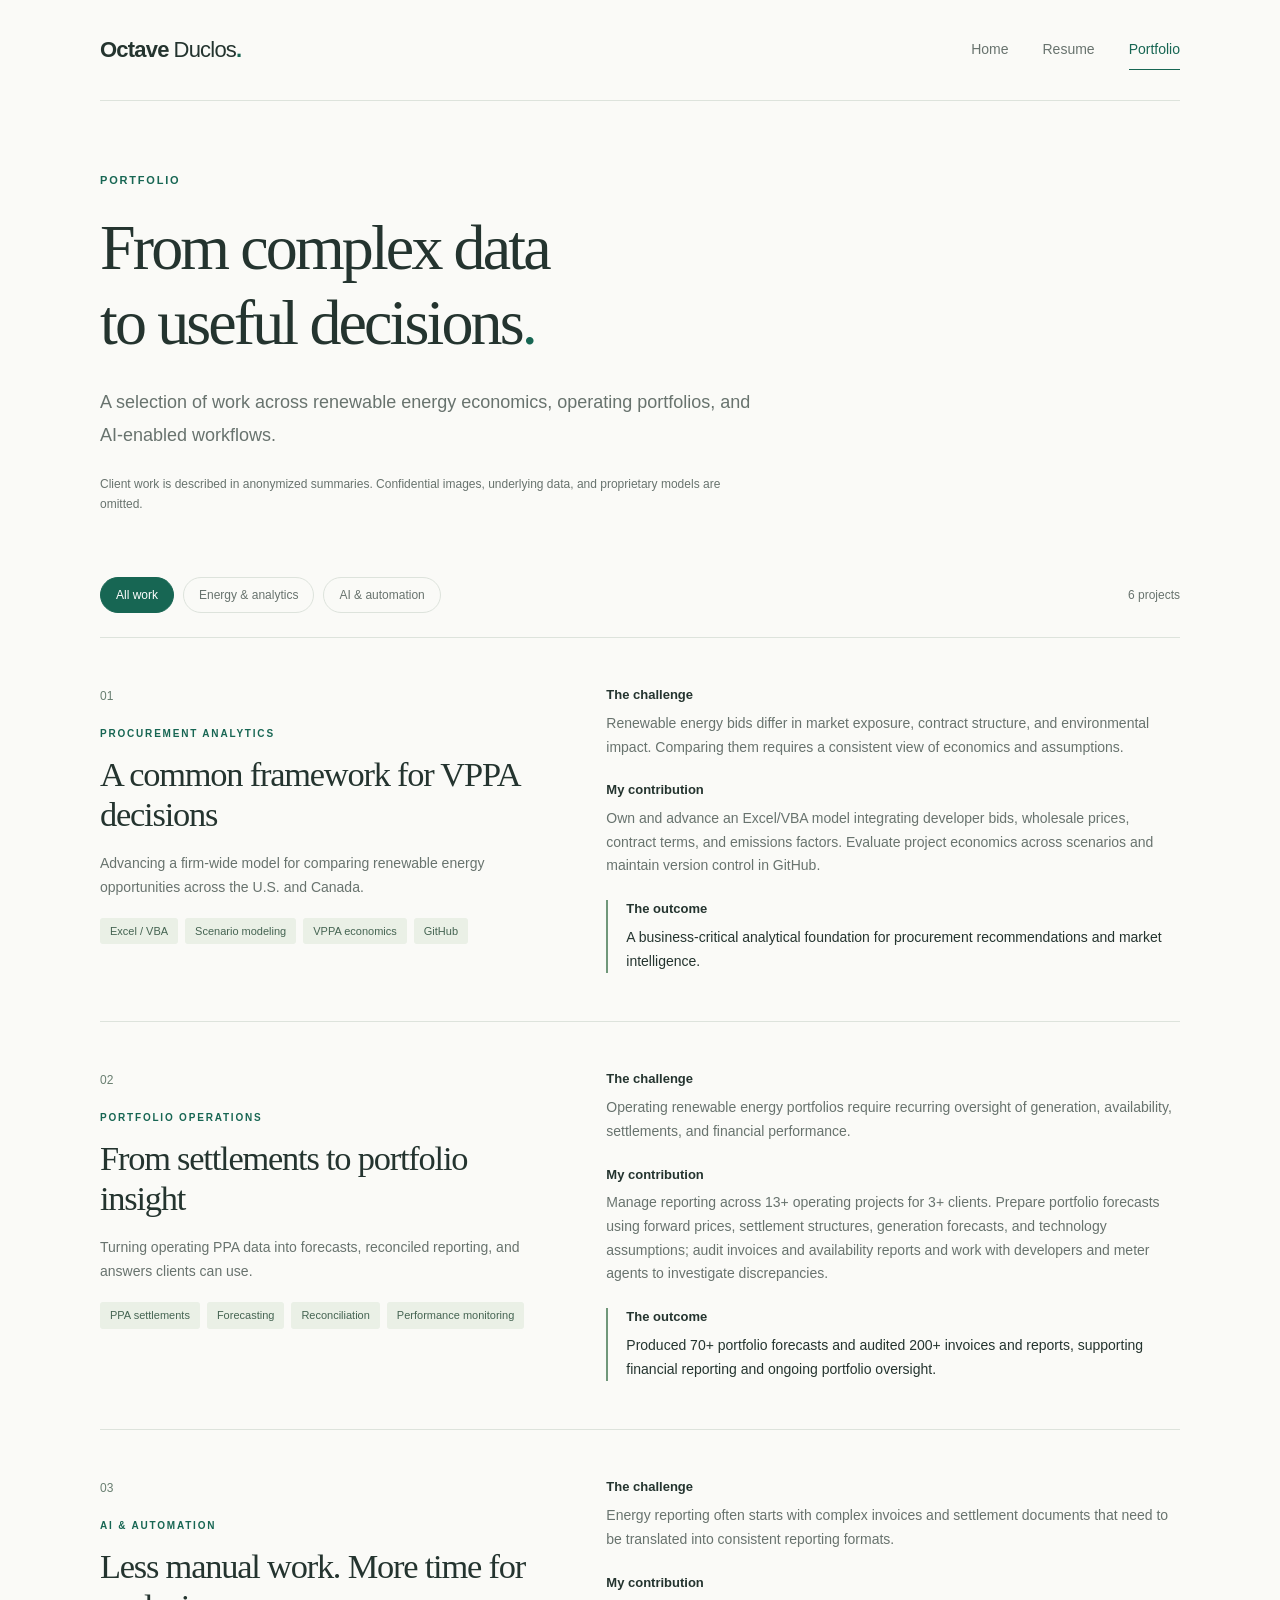
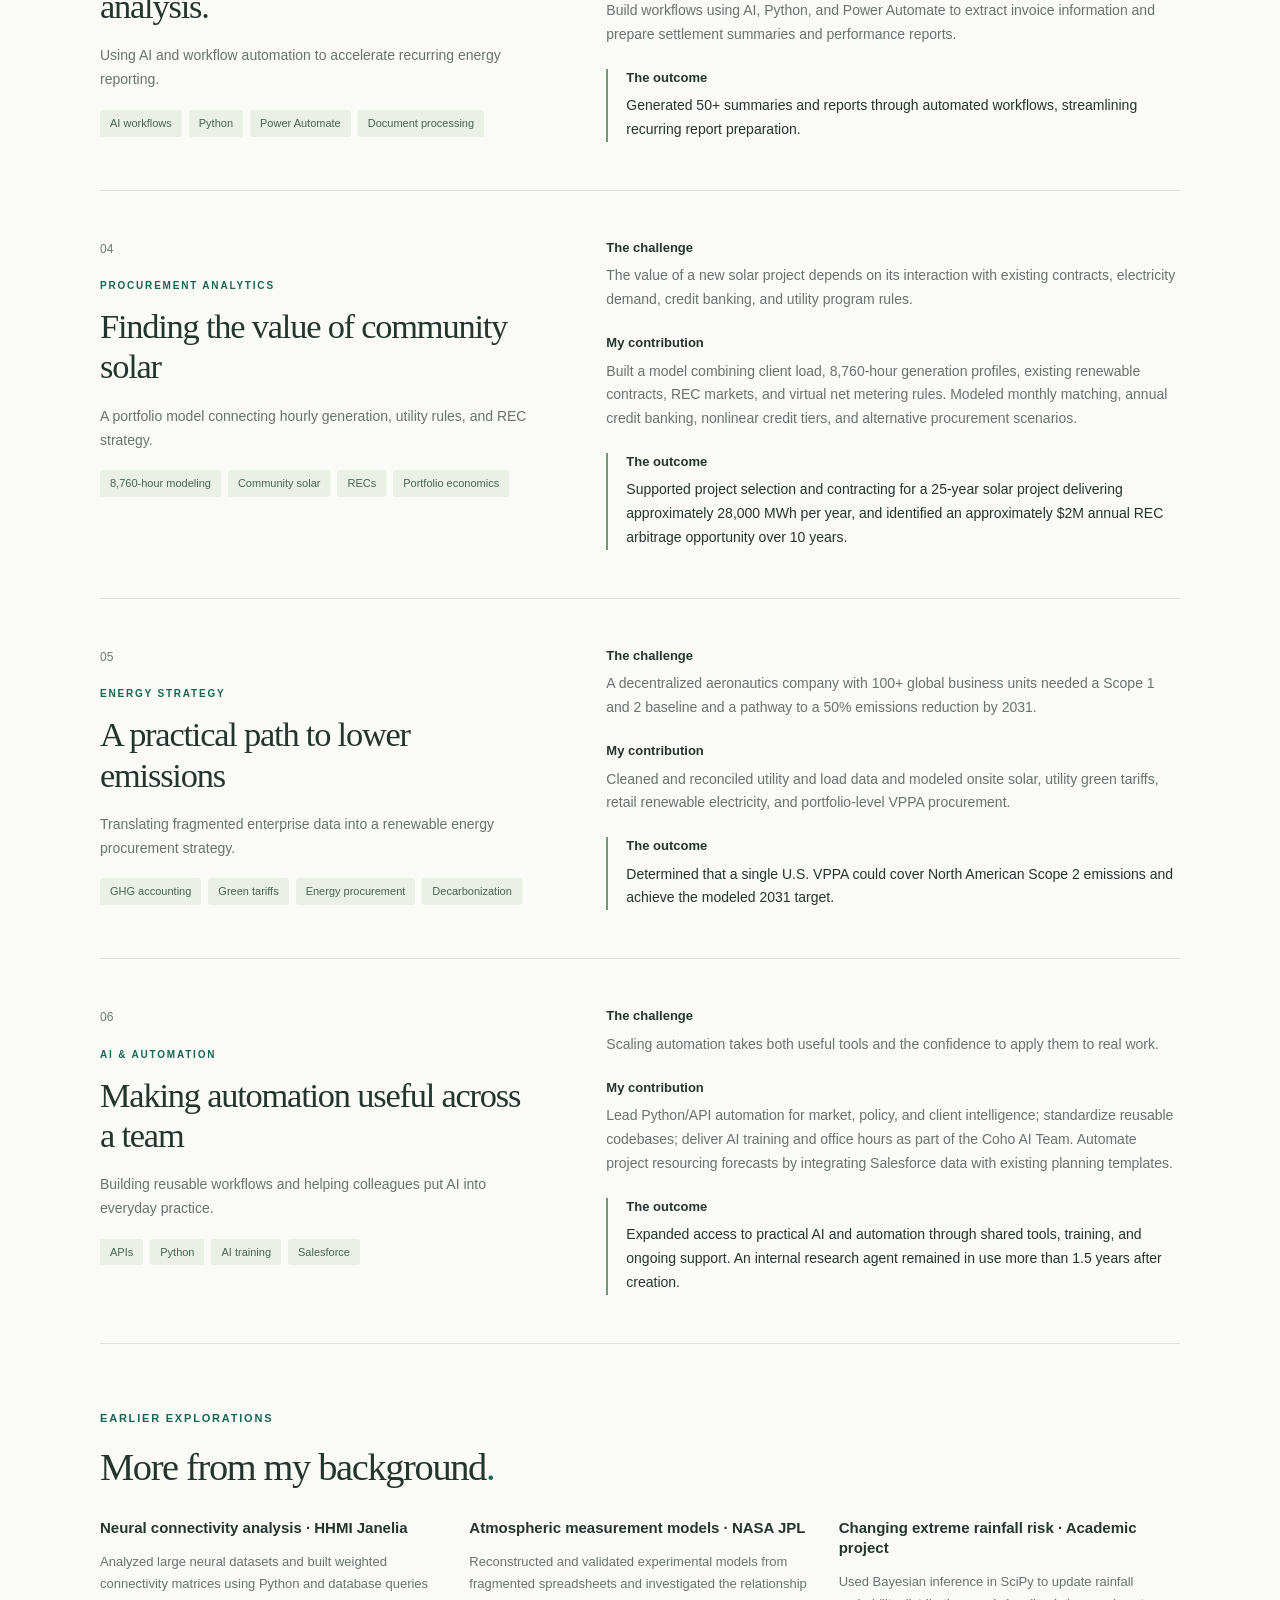
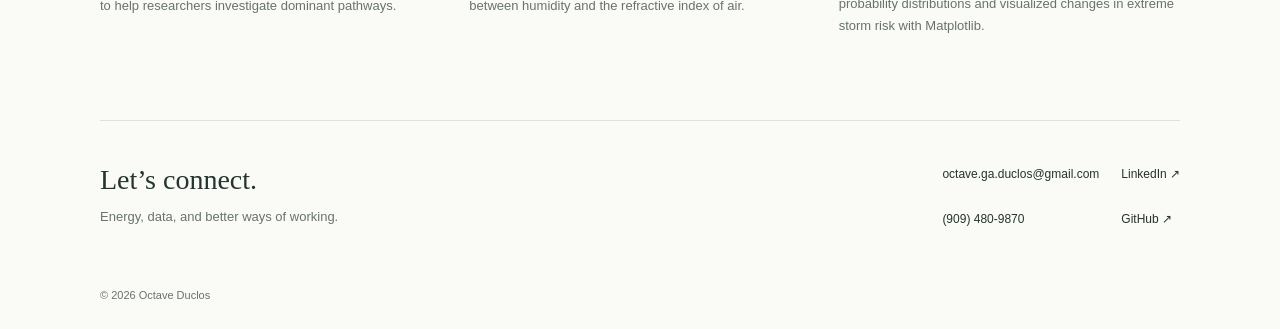
==== portfolio.html @ 96e9de49 "Build editable energy analytics portfolio with resume and GitHub Pages deployment" ====
<!doctype html>
<html lang="en"><head><meta charset="utf-8"><meta name="viewport" content="width=device-width, initial-scale=1"><title>Portfolio | Octave Duclos</title><meta name="description" content="Octave Duclos — renewable energy analytics, PPA portfolio management, AI, and automation."><meta name="theme-color" content="#fafaf7"><link rel="icon" href="./assets/favicon.svg" type="image/svg+xml"><link rel="stylesheet" href="./assets/style.css"><script defer src="./assets/site.js"></script></head><body data-page="portfolio"><a class="skip-link" href="#main">Skip to content</a><div class="shell"><header class="site-header"><a class="wordmark" href="./index.html">Octave<span>Duclos</span><span class="dot">.</span></a><nav aria-label="Main navigation"><a href="./index.html" data-nav="home">Home</a><a href="./resume.html" data-nav="resume">Resume</a><a href="./portfolio.html" data-nav="portfolio">Portfolio</a></nav></header><main id="main"><p class="loading" role="status">Loading portfolio…</p></main><footer class="site-footer"><div><strong>Let’s connect.</strong><p>Energy, data, and better ways of working.</p></div><div class="contact-links" id="contact"></div><p class="copyright">© <span id="year"></span> Octave Duclos</p></footer></div><noscript><p class="noscript">Please enable JavaScript to view this portfolio. Contact <a href="mailto:octave.ga.duclos@gmail.com">octave.ga.duclos@gmail.com</a>.</p></noscript></body></html>
---- assets/style.css ----
:root{--paper:#fafaf7;--ink:#24342f;--muted:#68736e;--accent:#176653;--line:#dde3dc;--tint:#edf2e9;--serif:Georgia,'Times New Roman',serif;--sans:Inter,-apple-system,BlinkMacSystemFont,'Segoe UI',sans-serif}*{box-sizing:border-box}html{scroll-behavior:smooth;scroll-padding-top:35px}body{margin:0;background:var(--paper);color:var(--ink);font:16px/1.7 var(--sans);-webkit-font-smoothing:antialiased}a{color:inherit;text-decoration:none}button{font:inherit}a,button{-webkit-tap-highlight-color:transparent}a:focus-visible,button:focus-visible{outline:3px solid var(--accent);outline-offset:5px}a:hover{color:var(--accent)}p{margin:0 0 1.1rem}h1,h2,h3{font-weight:400;line-height:1.17;margin:0}h1,h2{font-family:var(--serif)}h1{font-size:clamp(2.8rem,5.3vw,4.6rem);letter-spacing:-.045em}h2{font-size:2.4rem;letter-spacing:-.035em}h3{font-size:1.22rem;line-height:1.35;font-weight:550}figure{margin:0}.shell{max-width:1160px;margin:auto;padding:0 40px}.site-header{display:flex;justify-content:space-between;align-items:center;padding:31px 0;border-bottom:1px solid var(--line);gap:20px}.wordmark{font-size:22px;letter-spacing:-.8px;font-weight:600}.wordmark>span:first-child{font-weight:400;margin-left:5px}.dot{color:var(--accent)}nav{display:flex;gap:34px}nav a{font-size:14px;color:var(--muted);padding:7px 0}nav a[aria-current]{color:var(--accent);box-shadow:0 1px var(--accent)}.eyebrow{text-transform:uppercase;letter-spacing:1.8px;font-size:11px;font-weight:650;color:var(--accent)}.hero{display:grid;grid-template-columns:1.6fr 1fr;align-items:center;gap:65px;padding:85px 0 75px}.hero .eyebrow{margin-bottom:26px}.hero h1{max-width:650px}.lead{font-size:18px;line-height:1.8;color:var(--muted);max-width:660px;margin-top:25px}.actions{display:flex;gap:13px;flex-wrap:wrap;margin-top:30px}.button{background:var(--accent);color:white;padding:11px 20px;border:1px solid var(--accent);border-radius:4px;display:inline-flex;align-items:center;justify-content:center;gap:18px;font-size:14px}.button:hover{background:#104f40;color:white}.button.secondary{background:transparent;color:var(--accent);border-color:#b8c8bd}.button.secondary:hover{background:var(--tint)}.portrait{background:var(--tint);border-radius:160px 160px 9px 9px;aspect-ratio:4/5;max-height:390px;width:100%;overflow:hidden;display:grid;place-items:center;position:relative}.portrait img{width:100%;height:100%;object-fit:cover;position:absolute;inset:0}.portrait [hidden]{display:none}.portrait>div{text-align:center;padding:25px}.portrait-initials{font:100px/1.2 var(--serif);letter-spacing:-10px;color:#7e9b87;display:block;margin-bottom:30px}.portrait-label{font:17px var(--serif);display:block}.portrait-note{font-size:11px;letter-spacing:1px;text-transform:uppercase;color:var(--muted);display:block;margin-top:10px}.about-section{display:grid;grid-template-columns:1fr 2fr;gap:50px;padding:47px 0;border-block:1px solid var(--line)}.about-section p{color:var(--muted)}.text-link{font-size:13px;font-weight:600;color:var(--accent);display:inline-block}.text-link span{margin-left:7px}.selected-work,.additional{padding:65px 0}.section-heading{display:flex;justify-content:space-between;align-items:end;gap:20px;margin-bottom:30px}.section-heading .eyebrow{margin-bottom:10px}.project-grid{display:grid;grid-template-columns:repeat(3,1fr);gap:19px}.project-card{padding:25px 22px;border:1px solid var(--line);border-radius:5px;display:flex;flex-direction:column;transition:border-color .2s,background .2s}.project-card:hover{background:#f0f4ed;border-color:#95afa0;color:var(--ink)}.card-top{display:flex;justify-content:space-between;gap:12px;align-items:center;margin-bottom:27px}.card-top .eyebrow{font-size:9px;letter-spacing:1.1px}.project-number{font-size:12px;color:#687e70;font-variant-numeric:tabular-nums}.project-card h3{margin-bottom:15px}.project-card p{font-size:14px;color:var(--muted);margin-bottom:24px}.project-card .text-link{margin-top:auto}.site-footer{border-top:1px solid var(--line);padding:43px 0 24px;display:grid;grid-template-columns:1fr 1fr;gap:25px}.site-footer strong{font:28px var(--serif)}.site-footer p{color:var(--muted);font-size:13px;margin-top:9px}.contact-links{display:grid;grid-template-columns:auto auto;gap:7px 22px;justify-content:end;font-size:12px}.copyright{grid-column:1/-1;margin:15px 0 0!important;font-size:11px!important}.page-intro{padding:70px 0 45px}.page-intro .eyebrow{margin-bottom:22px}.page-intro h1{font-size:clamp(2.6rem,5vw,4rem)}.disclosure{font-size:12px;color:var(--muted);max-width:650px;margin:23px 0 0}.filter-bar{display:flex;align-items:center;gap:9px;flex-wrap:wrap;padding:17px 0 24px;border-bottom:1px solid var(--line)}.filter{border:1px solid var(--line);border-radius:22px;background:transparent;color:var(--muted);padding:7px 15px;font-size:12px;cursor:pointer}.filter.active{background:var(--accent);border-color:var(--accent);color:white}.filter-count{font-size:12px;color:var(--muted);margin-left:auto}.case-study{padding:48px 0;display:grid;grid-template-columns:1fr 1.3fr;gap:65px;border-bottom:1px solid var(--line);scroll-margin-top:20px}.case-study[hidden]{display:none}.case-heading>.project-number{display:block;margin-bottom:18px}.case-heading .eyebrow{font-size:10px;margin-bottom:12px}.case-heading h2{font-size:2.15rem;margin-bottom:18px}.case-heading>p:not(.eyebrow){font-size:14px;color:var(--muted)}.tags{list-style:none;padding:0;display:flex;gap:7px;flex-wrap:wrap;margin:18px 0 0}.tags li{font-size:11px;color:#456452;background:#eaf0e6;padding:4px 10px;border-radius:3px}.case-body>div{margin-bottom:22px}.case-body h3{font-size:13px;font-weight:650;margin-bottom:8px}.case-body p{font-size:14px;color:var(--muted);margin-bottom:0}.case-body .outcome{border-left:2px solid #70977a;padding-left:18px;margin-bottom:0}.outcome p{color:var(--ink)}.additional>h2{margin-bottom:28px}.additional-grid{display:grid;grid-template-columns:repeat(3,1fr);gap:28px}.additional-grid h3{font-size:15px;margin-bottom:13px}.additional-grid p{font-size:13px;color:var(--muted)}.resume-intro{display:grid;grid-template-columns:1.7fr 1fr;gap:50px;align-items:center}.resume-download{border:1px solid var(--line);border-radius:5px;padding:24px}.status-label{font-size:13px;color:var(--accent);font-weight:600}.resume-download p{font-size:12px;margin:12px 0 0;color:var(--muted)}.resume-section{display:grid;grid-template-columns:1fr 2fr;gap:40px;padding:38px 0;border-top:1px solid var(--line)}.resume-section h2{font-size:28px}.experience{margin-bottom:30px}.experience:last-child{margin-bottom:0}.dates{font-size:12px;color:var(--muted);margin-bottom:7px}.experience h3{font-size:18px;margin-bottom:5px}.experience .role{font-size:14px;color:var(--accent);margin-bottom:10px}.experience>p:last-child:not(.dates){font-size:14px;color:var(--muted)}.resume-section .tags{margin-top:0}.skip-link{position:fixed;top:-100px;left:15px;background:var(--accent);color:white;padding:8px 18px;z-index:10}.skip-link:focus{top:10px}.loading,.noscript{padding:60px 30px}.resume-section:last-child{margin-bottom:35px}
@media(max-width:800px){.shell{padding:0 25px}.hero{gap:35px;padding:65px 0}.hero h1{font-size:3.2rem}.lead{font-size:16px}.project-grid{grid-template-columns:1fr}.project-card{padding:25px}.card-top{margin-bottom:14px}.project-card p{margin-bottom:16px}.about-section{grid-template-columns:1fr 1.5fr;gap:25px}.case-study{gap:30px;grid-template-columns:1fr 1.2fr}.additional-grid{grid-template-columns:1fr;gap:20px}.resume-intro{gap:25px;grid-template-columns:1.4fr 1fr}.contact-links{grid-template-columns:1fr}.portrait-initials{font-size:75px}.portrait-label{font-size:15px}}
@media(max-width:560px){.shell{padding:0 22px}.site-header{padding:23px 0;align-items:start}.wordmark{font-size:19px}nav{gap:18px}nav a{font-size:12px}.hero{grid-template-columns:1fr;gap:35px;padding:47px 0}.hero h1{font-size:3.1rem}.hero .eyebrow{font-size:10px;margin-bottom:20px}.portrait{max-width:240px;justify-self:center;aspect-ratio:1/1.1}.portrait-initials{font-size:75px;margin-bottom:20px}.about-section{grid-template-columns:1fr;gap:22px;padding:32px 0}h2{font-size:2rem}.selected-work,.additional{padding:40px 0}.section-heading{align-items:start}.section-heading>.text-link{font-size:11px;margin-top:8px}.section-heading .eyebrow{font-size:9px}.site-footer{grid-template-columns:1fr;padding-top:30px}.contact-links{justify-content:start;grid-template-columns:1fr;gap:8px}.page-intro{padding:45px 0 30px}.page-intro h1{font-size:2.7rem}.filter{font-size:11px;padding:7px 10px}.filter-count{width:100%;margin-left:0}.case-study{grid-template-columns:1fr;gap:28px;padding:35px 0}.case-heading h2{font-size:2rem}.case-heading>.project-number{margin-bottom:12px}.resume-intro{grid-template-columns:1fr}.resume-section{grid-template-columns:1fr;gap:25px}.copyright{margin-top:0!important}}
@media(prefers-reduced-motion:reduce){html{scroll-behavior:auto}*{transition:none!important}}
@media print{.site-header,.site-footer,.resume-download,.skip-link{display:none}.shell{max-width:none;padding:0}.page-intro{padding:0 0 25px}.resume-section{padding:18px 0;break-inside:avoid}body{background:white;font-size:12px}.page-intro h1{font-size:32px}.resume-section h2{font-size:22px}}
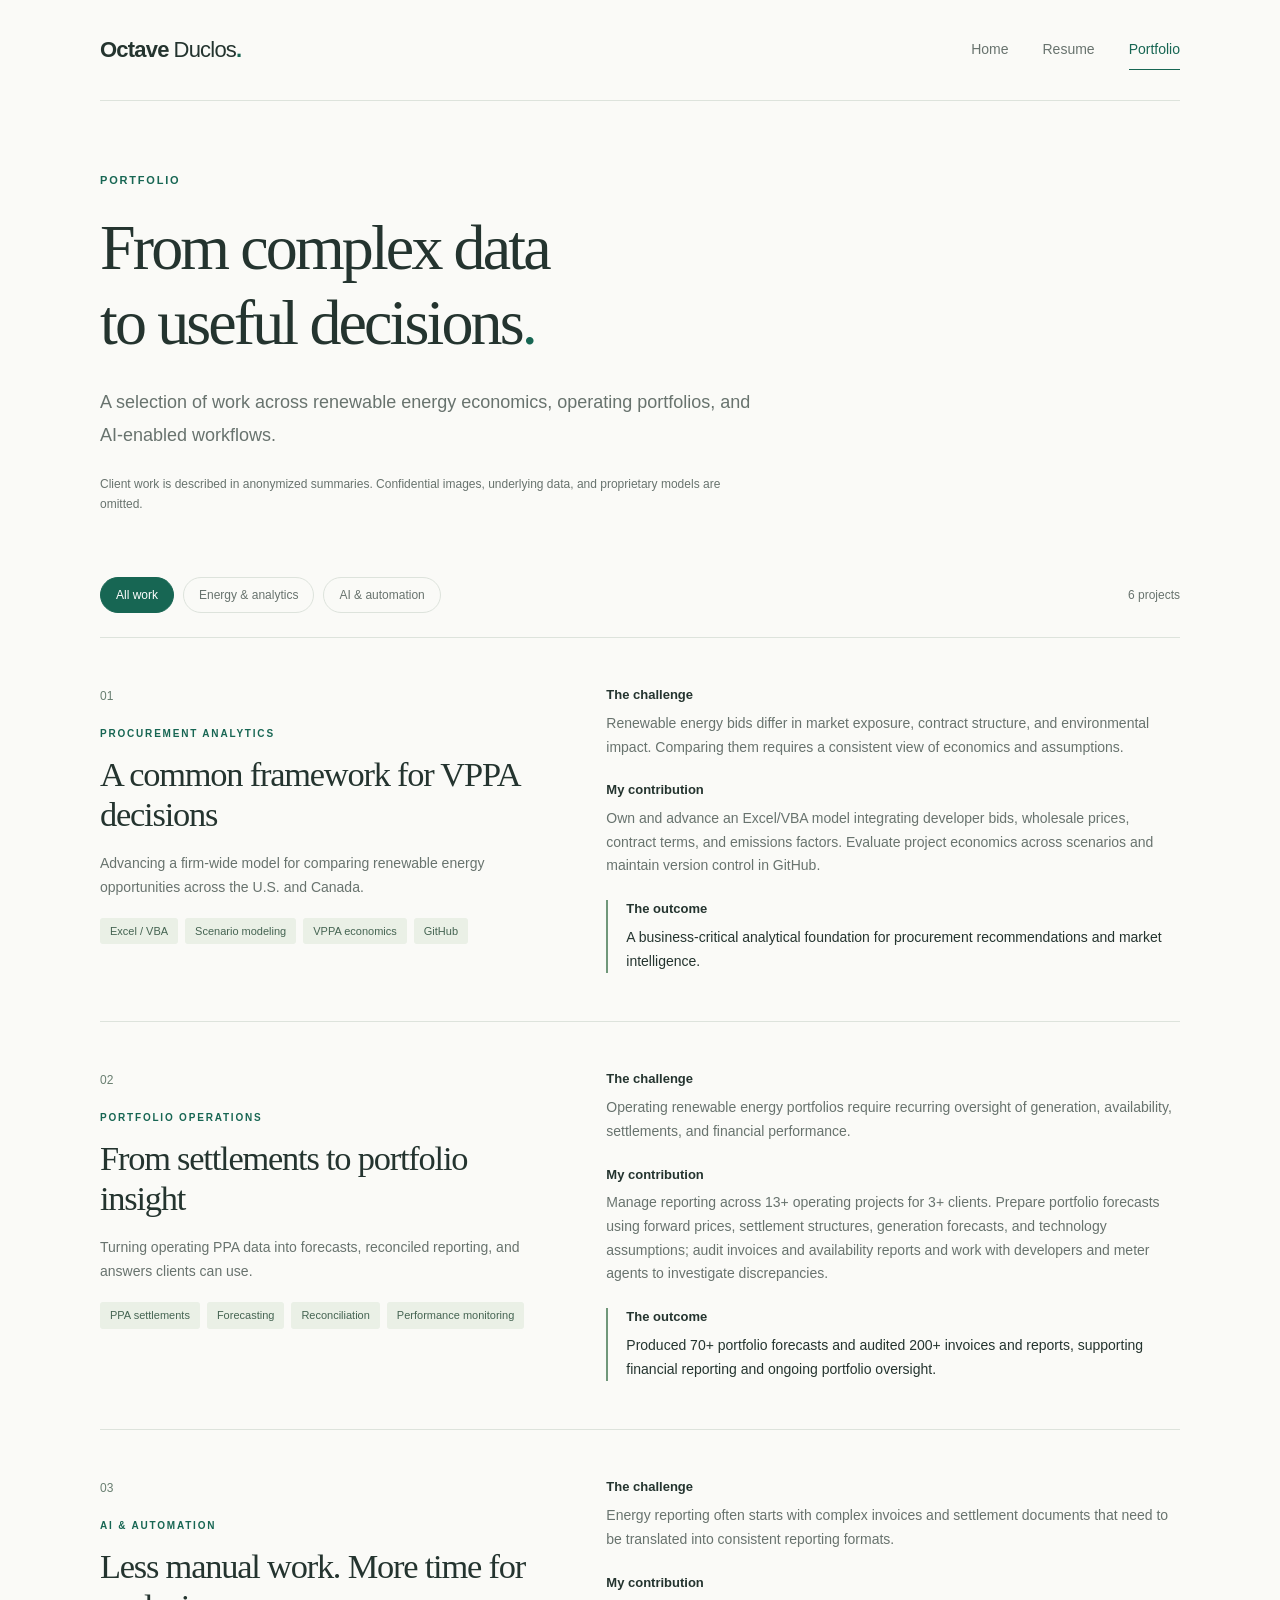
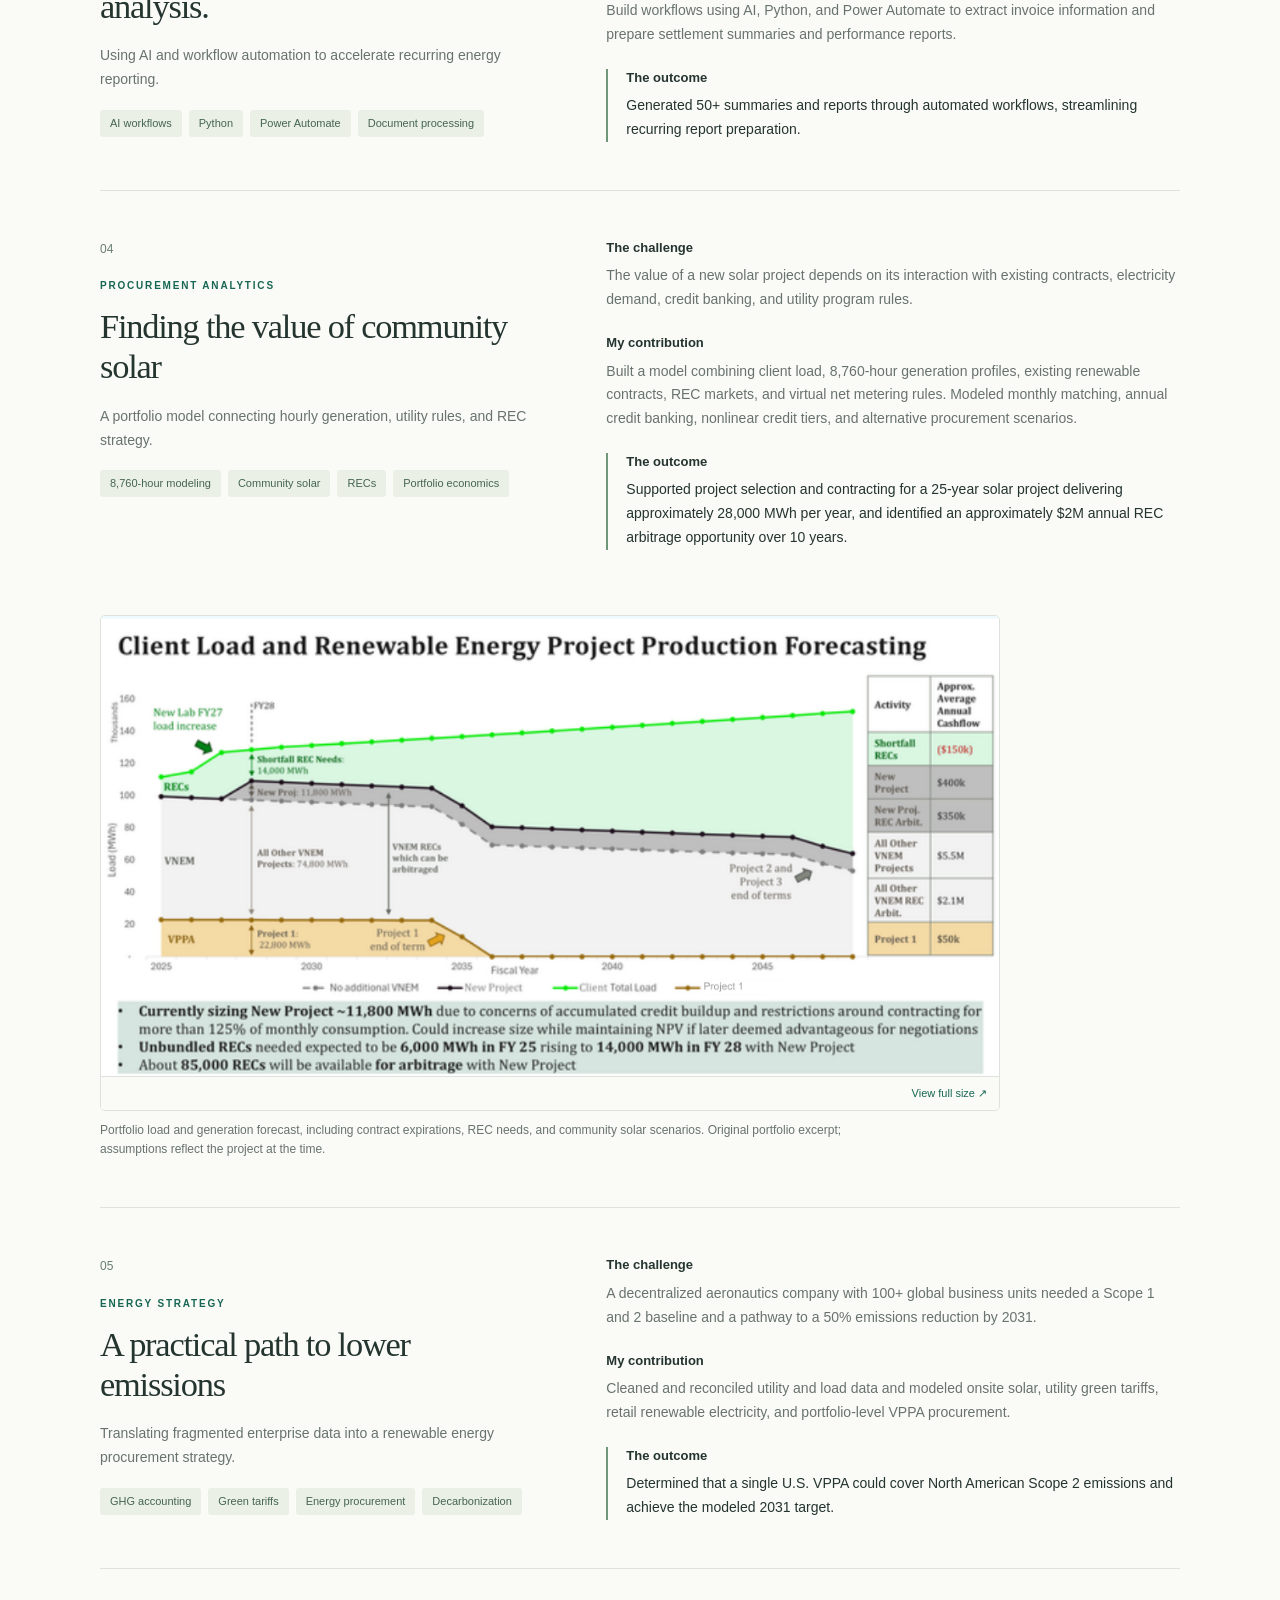
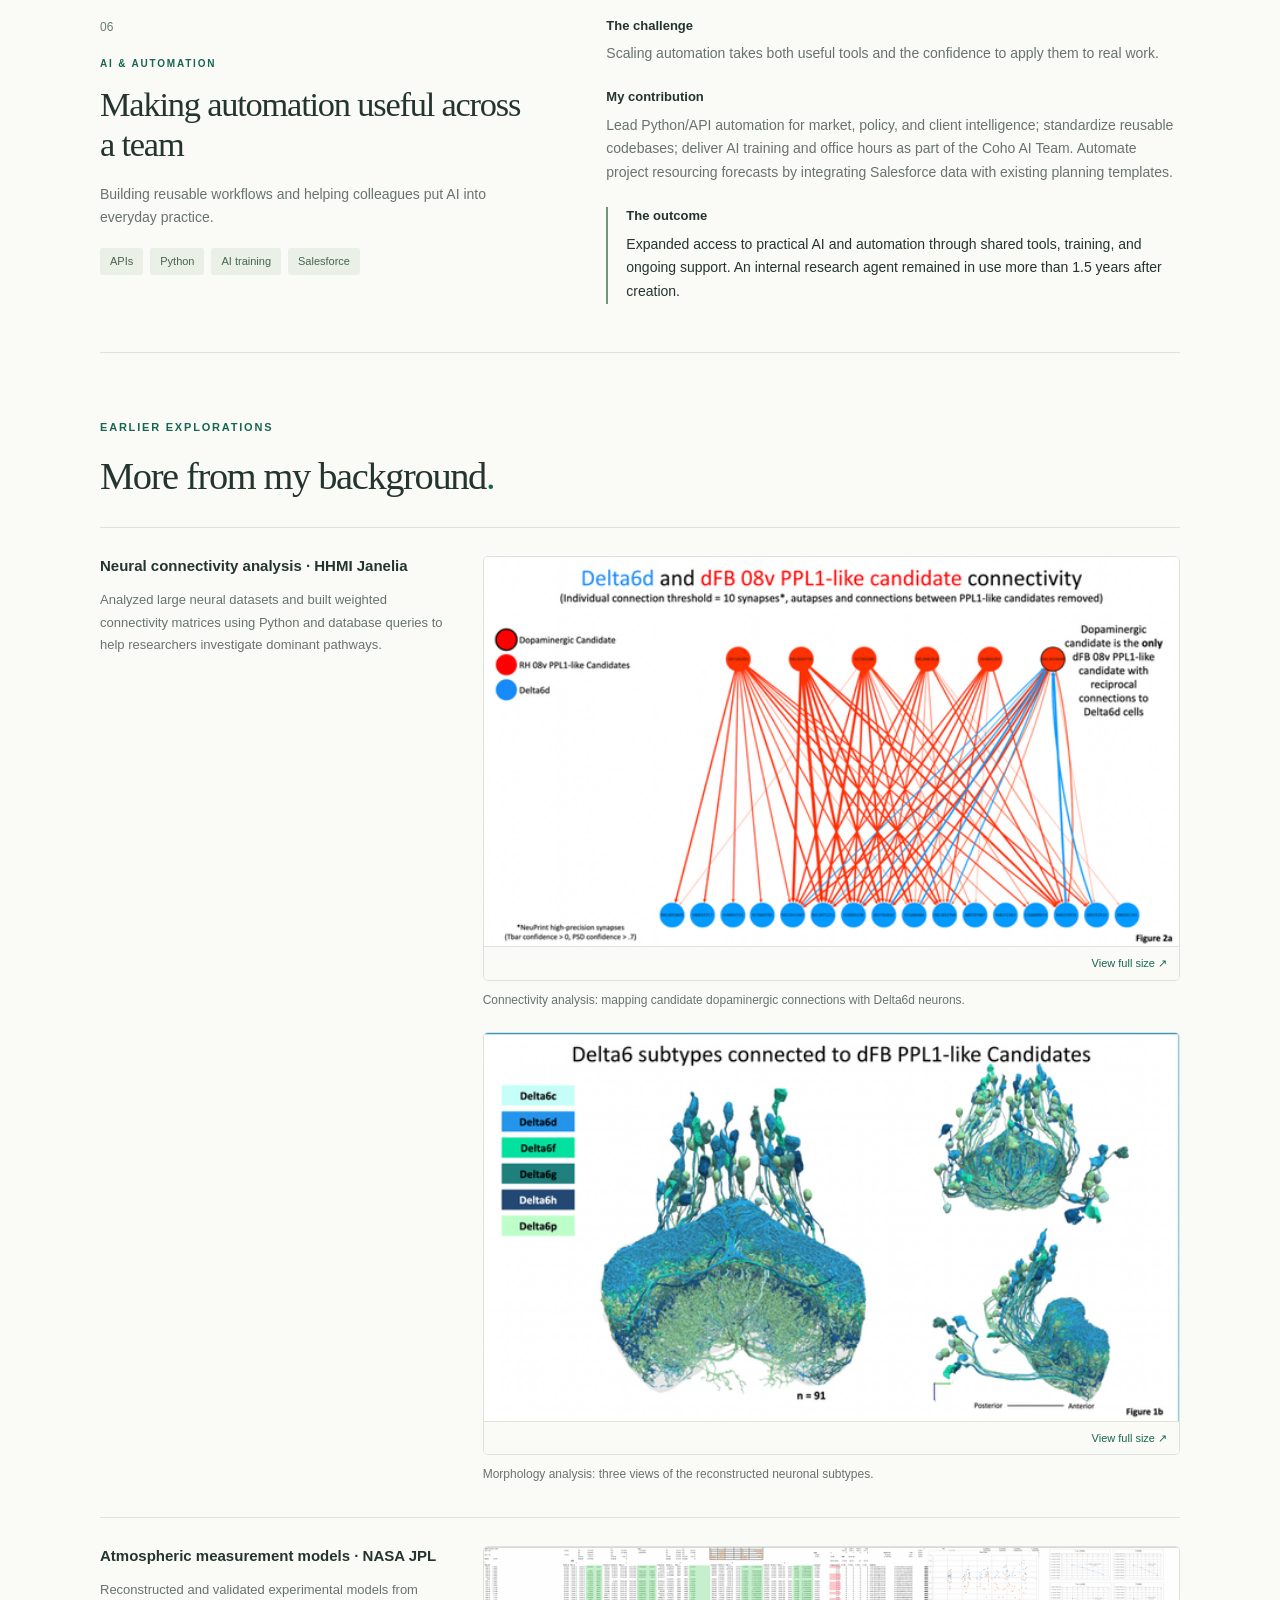
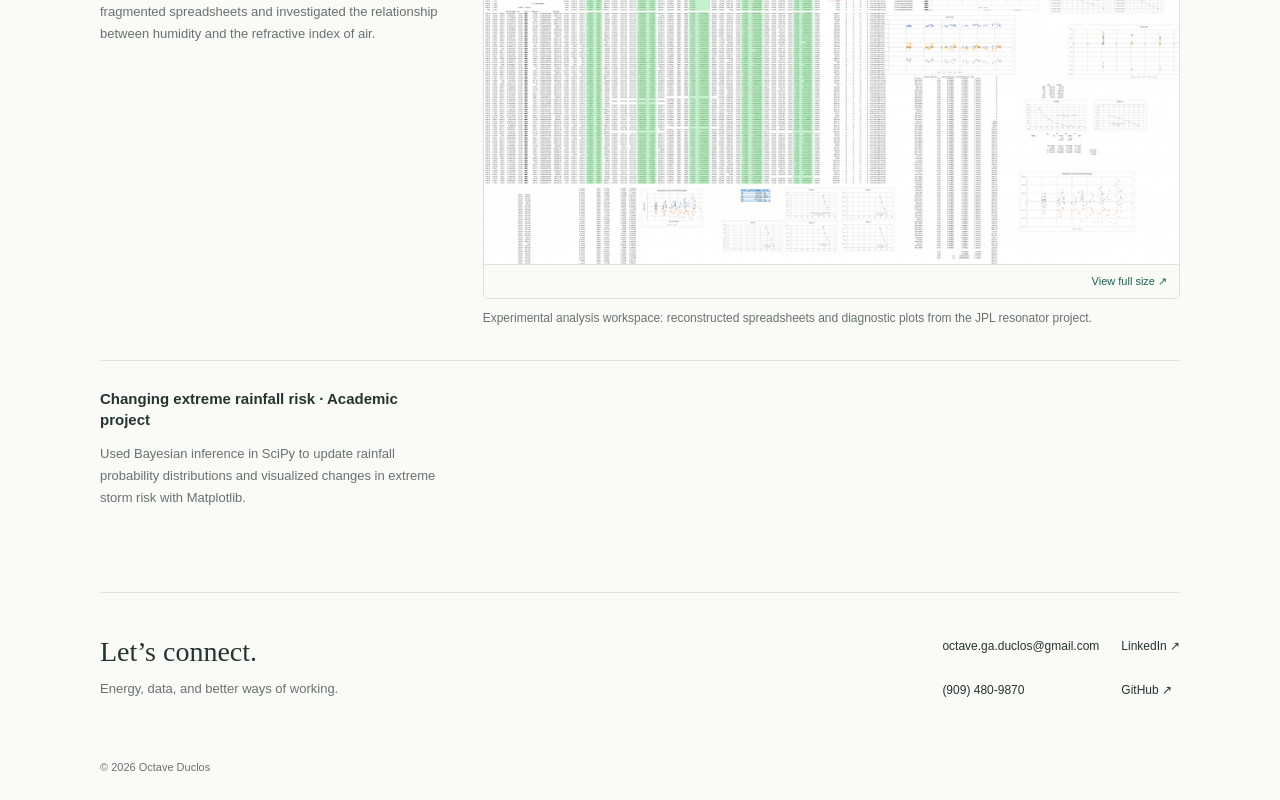
==== commit 368a6b7f: "Refresh cached scripts and styles for portfolio image galleries" ====
--- a/portfolio.html
+++ b/portfolio.html
@@ -1,2 +1,2 @@
 <!doctype html>
-<html lang="en"><head><meta charset="utf-8"><meta name="viewport" content="width=device-width, initial-scale=1"><title>Portfolio | Octave Duclos</title><meta name="description" content="Octave Duclos — renewable energy analytics, PPA portfolio management, AI, and automation."><meta name="theme-color" content="#fafaf7"><link rel="icon" href="./assets/favicon.svg" type="image/svg+xml"><link rel="stylesheet" href="./assets/style.css"><script defer src="./assets/site.js"></script></head><body data-page="portfolio"><a class="skip-link" href="#main">Skip to content</a><div class="shell"><header class="site-header"><a class="wordmark" href="./index.html">Octave<span>Duclos</span><span class="dot">.</span></a><nav aria-label="Main navigation"><a href="./index.html" data-nav="home">Home</a><a href="./resume.html" data-nav="resume">Resume</a><a href="./portfolio.html" data-nav="portfolio">Portfolio</a></nav></header><main id="main"><p class="loading" role="status">Loading portfolio…</p></main><footer class="site-footer"><div><strong>Let’s connect.</strong><p>Energy, data, and better ways of working.</p></div><div class="contact-links" id="contact"></div><p class="copyright">© <span id="year"></span> Octave Duclos</p></footer></div><noscript><p class="noscript">Please enable JavaScript to view this portfolio. Contact <a href="mailto:octave.ga.duclos@gmail.com">octave.ga.duclos@gmail.com</a>.</p></noscript></body></html>+<html lang="en"><head><meta charset="utf-8"><meta name="viewport" content="width=device-width, initial-scale=1"><title>Portfolio | Octave Duclos</title><meta name="description" content="Octave Duclos — renewable energy analytics, PPA portfolio management, AI, and automation."><meta name="theme-color" content="#fafaf7"><link rel="icon" href="./assets/favicon.svg" type="image/svg+xml"><link rel="stylesheet" href="./assets/style.css?v=visuals-1"><script defer src="./assets/site.js?v=visuals-1"></script></head><body data-page="portfolio"><a class="skip-link" href="#main">Skip to content</a><div class="shell"><header class="site-header"><a class="wordmark" href="./index.html">Octave<span>Duclos</span><span class="dot">.</span></a><nav aria-label="Main navigation"><a href="./index.html" data-nav="home">Home</a><a href="./resume.html" data-nav="resume">Resume</a><a href="./portfolio.html" data-nav="portfolio">Portfolio</a></nav></header><main id="main"><p class="loading" role="status">Loading portfolio…</p></main><footer class="site-footer"><div><strong>Let’s connect.</strong><p>Energy, data, and better ways of working.</p></div><div class="contact-links" id="contact"></div><p class="copyright">© <span id="year"></span> Octave Duclos</p></footer></div><noscript><p class="noscript">Please enable JavaScript to view this portfolio. Contact <a href="mailto:octave.ga.duclos@gmail.com">octave.ga.duclos@gmail.com</a>.</p></noscript></body></html>
--- a/assets/style.css
+++ b/assets/style.css
@@ -3,3 +3,8 @@
 @media(max-width:560px){.shell{padding:0 22px}.site-header{padding:23px 0;align-items:start}.wordmark{font-size:19px}nav{gap:18px}nav a{font-size:12px}.hero{grid-template-columns:1fr;gap:35px;padding:47px 0}.hero h1{font-size:3.1rem}.hero .eyebrow{font-size:10px;margin-bottom:20px}.portrait{max-width:240px;justify-self:center;aspect-ratio:1/1.1}.portrait-initials{font-size:75px;margin-bottom:20px}.about-section{grid-template-columns:1fr;gap:22px;padding:32px 0}h2{font-size:2rem}.selected-work,.additional{padding:40px 0}.section-heading{align-items:start}.section-heading>.text-link{font-size:11px;margin-top:8px}.section-heading .eyebrow{font-size:9px}.site-footer{grid-template-columns:1fr;padding-top:30px}.contact-links{justify-content:start;grid-template-columns:1fr;gap:8px}.page-intro{padding:45px 0 30px}.page-intro h1{font-size:2.7rem}.filter{font-size:11px;padding:7px 10px}.filter-count{width:100%;margin-left:0}.case-study{grid-template-columns:1fr;gap:28px;padding:35px 0}.case-heading h2{font-size:2rem}.case-heading>.project-number{margin-bottom:12px}.resume-intro{grid-template-columns:1fr}.resume-section{grid-template-columns:1fr;gap:25px}.copyright{margin-top:0!important}}
 @media(prefers-reduced-motion:reduce){html{scroll-behavior:auto}*{transition:none!important}}
 @media print{.site-header,.site-footer,.resume-download,.skip-link{display:none}.shell{max-width:none;padding:0}.page-intro{padding:0 0 25px}.resume-section{padding:18px 0;break-inside:avoid}body{background:white;font-size:12px}.page-intro h1{font-size:32px}.resume-section h2{font-size:22px}}
+
+/* Original portfolio visuals: show complete figures without cropping. */
+.project-gallery{grid-column:1/-1;display:grid;grid-template-columns:repeat(auto-fit,minmax(min(100%,280px),1fr));gap:22px;min-width:0}
+.project-figure{min-width:0}.project-figure>a{display:block;border:1px solid var(--line);background:white;border-radius:5px;overflow:hidden;position:relative}.project-figure img{display:block;width:100%;height:auto;object-fit:contain}.project-figure>a:hover{border-color:var(--accent)}.image-expand{display:block;text-align:right;padding:7px 12px;font-size:11px;color:var(--accent);background:var(--paper);border-top:1px solid var(--line)}.project-figure figcaption{font-size:12px;line-height:1.6;color:var(--muted);margin-top:10px;max-width:780px}.case-study>.project-gallery{max-width:900px;width:100%}.visual-background{grid-template-columns:1fr;gap:32px}.background-entry{display:grid;grid-template-columns:1fr 2fr;gap:34px;border-top:1px solid var(--line);padding-top:28px}.background-entry>.project-gallery{grid-column:auto}.background-entry .project-gallery{grid-template-columns:1fr}.background-entry .project-figure img{max-height:440px;object-fit:contain}
+@media(max-width:650px){.background-entry{grid-template-columns:1fr;gap:18px}.project-gallery{gap:18px}.project-figure figcaption{font-size:11px}}
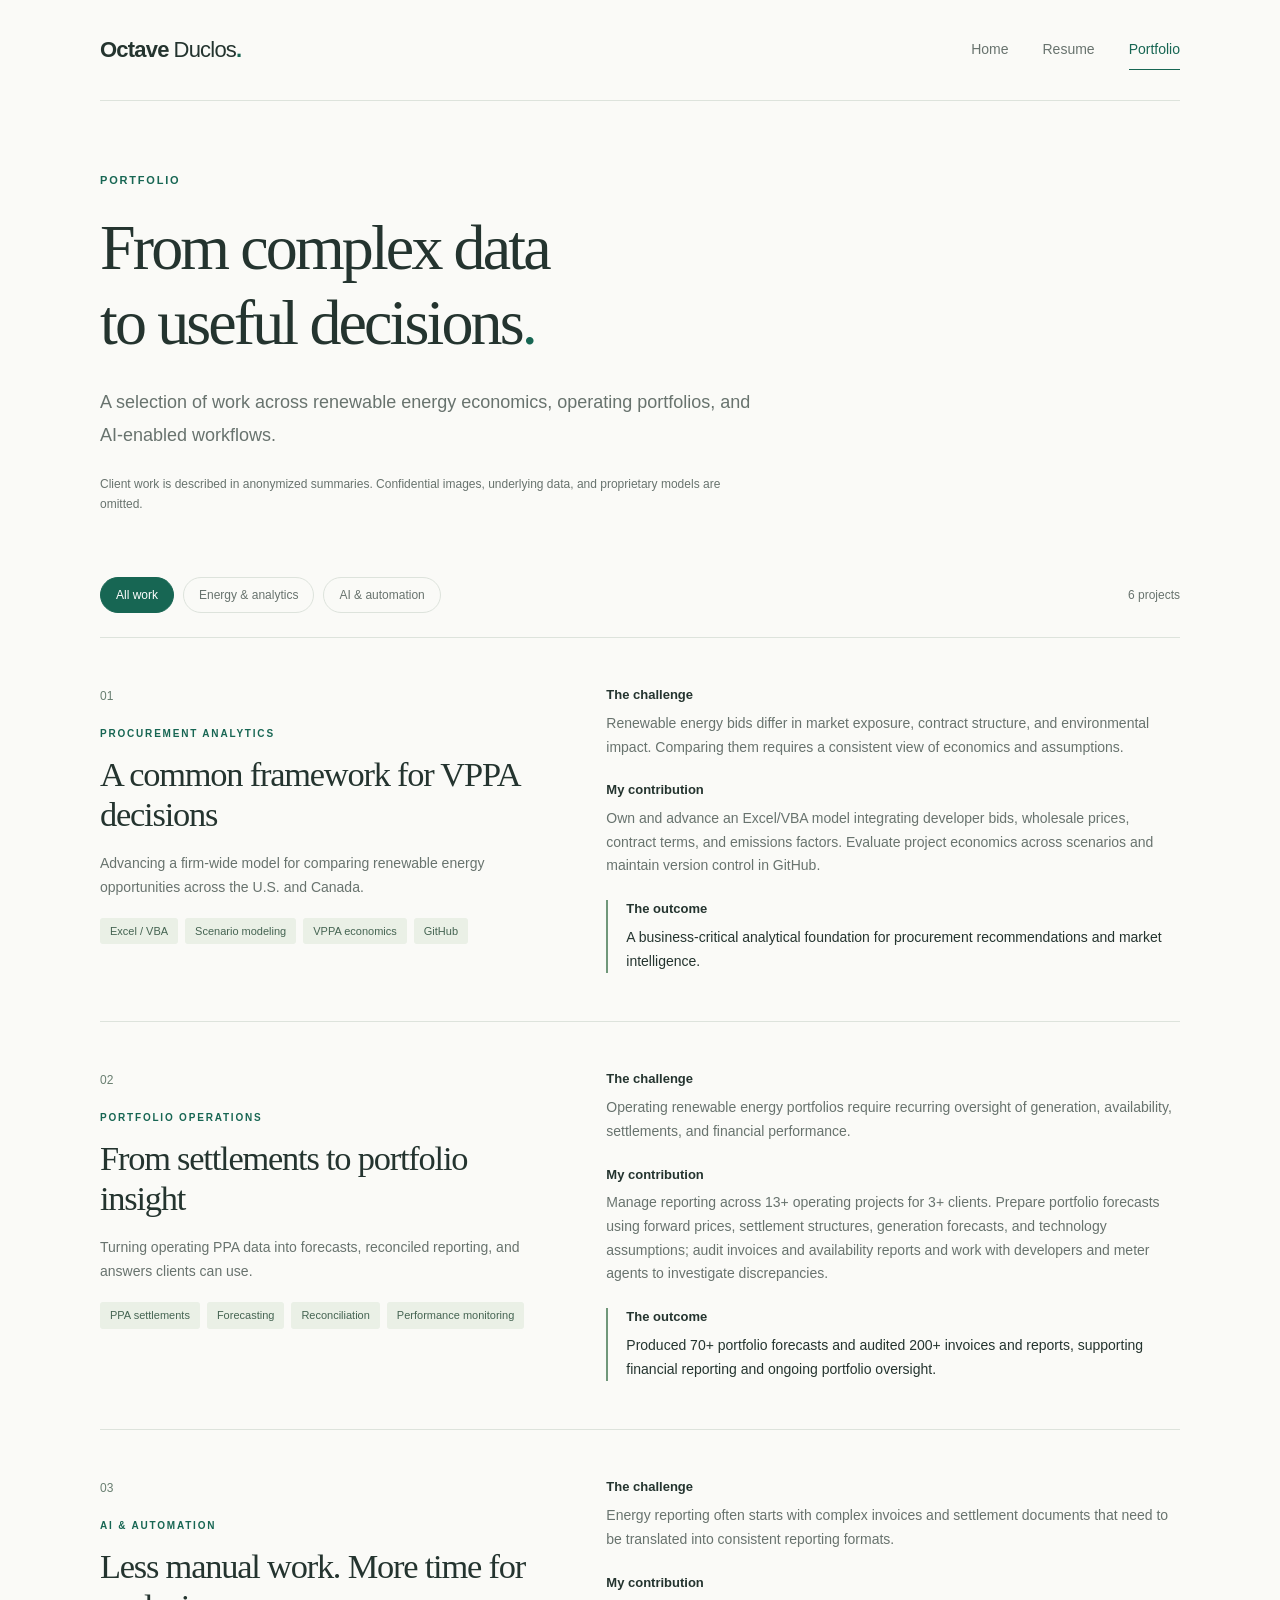
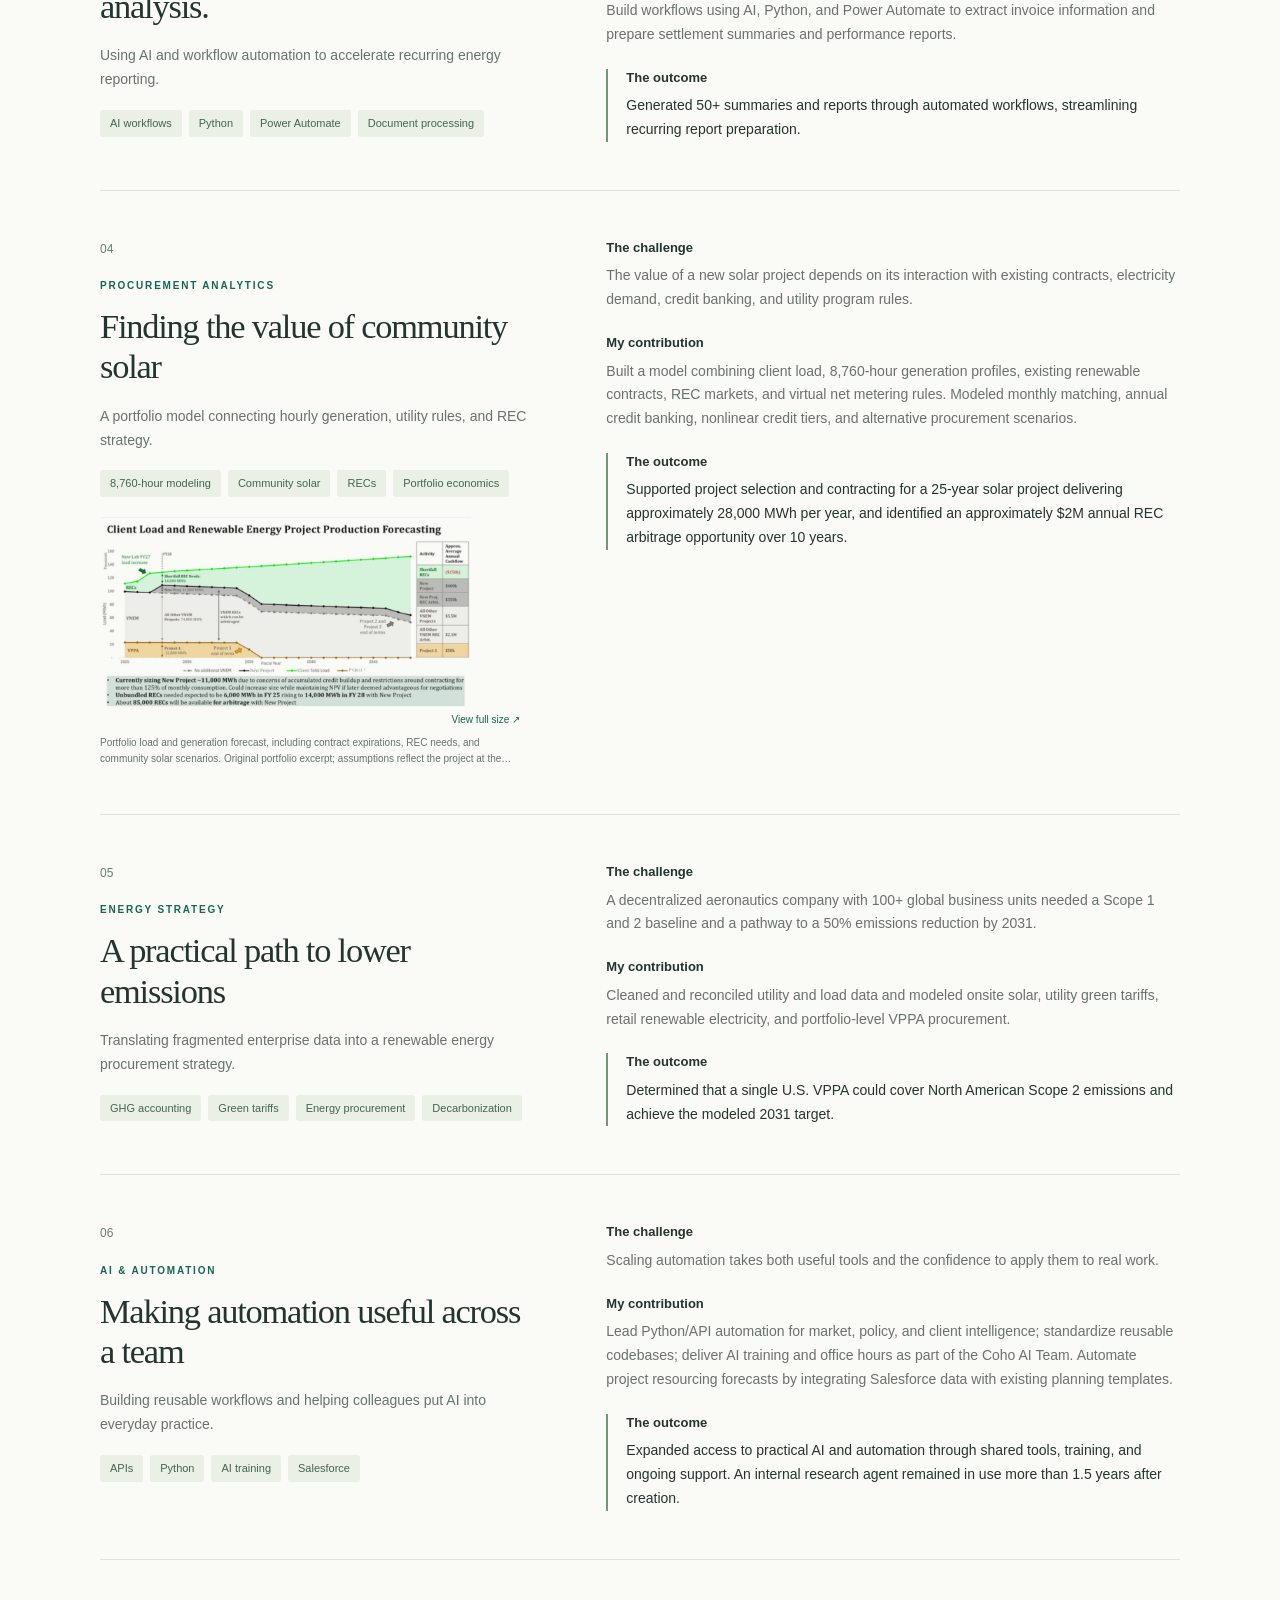
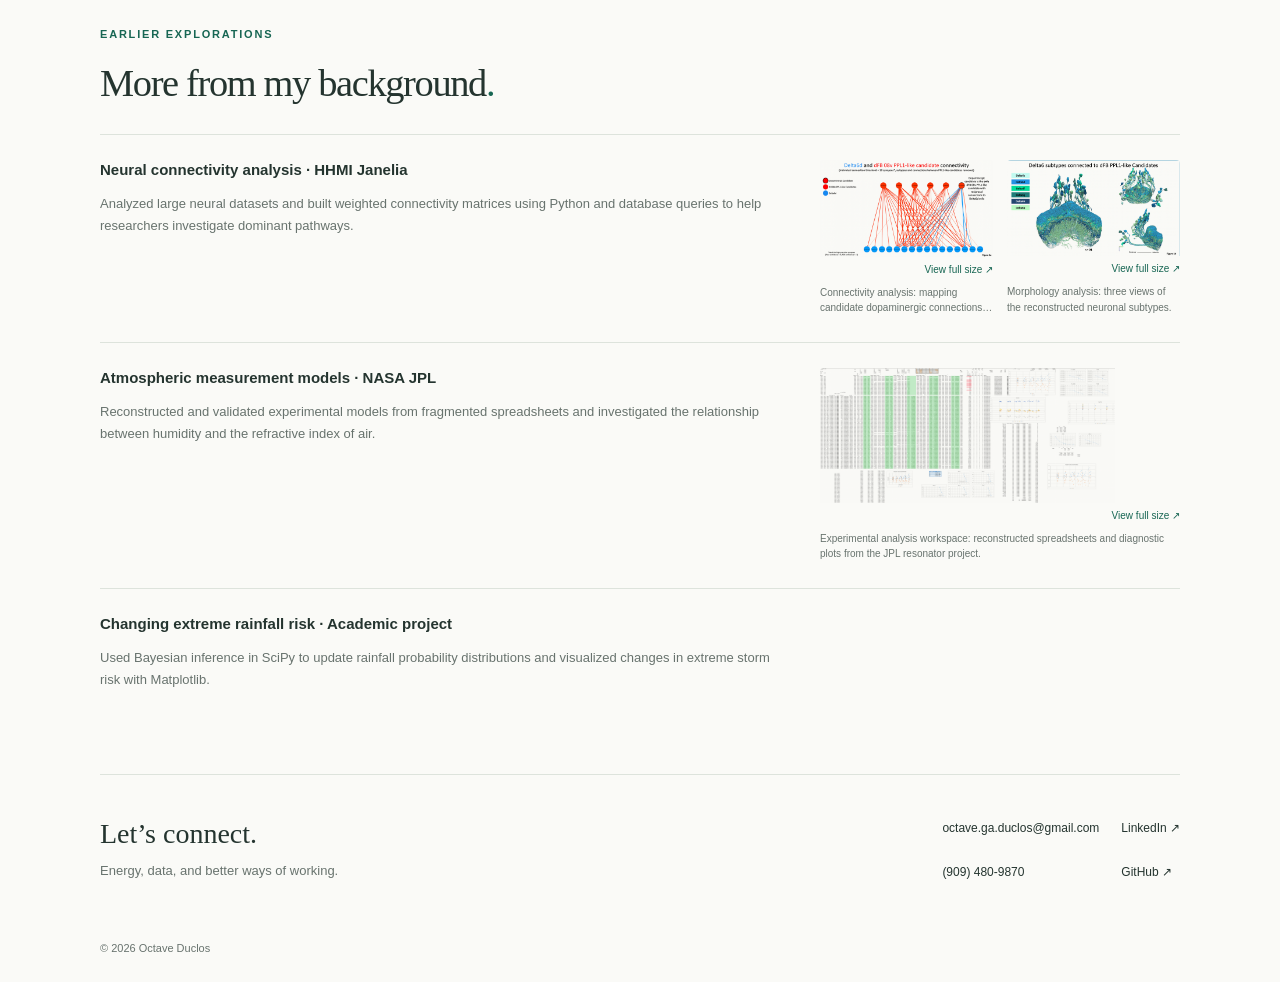
==== commit 978d1f38: "Integrate portfolio images as compact inline figures and thumbnails" ====
--- a/portfolio.html
+++ b/portfolio.html
@@ -1,2 +1,2 @@
 <!doctype html>
-<html lang="en"><head><meta charset="utf-8"><meta name="viewport" content="width=device-width, initial-scale=1"><title>Portfolio | Octave Duclos</title><meta name="description" content="Octave Duclos — renewable energy analytics, PPA portfolio management, AI, and automation."><meta name="theme-color" content="#fafaf7"><link rel="icon" href="./assets/favicon.svg" type="image/svg+xml"><link rel="stylesheet" href="./assets/style.css?v=visuals-1"><script defer src="./assets/site.js?v=visuals-1"></script></head><body data-page="portfolio"><a class="skip-link" href="#main">Skip to content</a><div class="shell"><header class="site-header"><a class="wordmark" href="./index.html">Octave<span>Duclos</span><span class="dot">.</span></a><nav aria-label="Main navigation"><a href="./index.html" data-nav="home">Home</a><a href="./resume.html" data-nav="resume">Resume</a><a href="./portfolio.html" data-nav="portfolio">Portfolio</a></nav></header><main id="main"><p class="loading" role="status">Loading portfolio…</p></main><footer class="site-footer"><div><strong>Let’s connect.</strong><p>Energy, data, and better ways of working.</p></div><div class="contact-links" id="contact"></div><p class="copyright">© <span id="year"></span> Octave Duclos</p></footer></div><noscript><p class="noscript">Please enable JavaScript to view this portfolio. Contact <a href="mailto:octave.ga.duclos@gmail.com">octave.ga.duclos@gmail.com</a>.</p></noscript></body></html>+<html lang="en"><head><meta charset="utf-8"><meta name="viewport" content="width=device-width, initial-scale=1"><title>Portfolio | Octave Duclos</title><meta name="description" content="Octave Duclos — renewable energy analytics, PPA portfolio management, AI, and automation."><meta name="theme-color" content="#fafaf7"><link rel="icon" href="./assets/favicon.svg" type="image/svg+xml"><link rel="stylesheet" href="./assets/style.css?v=compact-images-1"><script defer src="./assets/site.js?v=visuals-2"></script></head><body data-page="portfolio"><a class="skip-link" href="#main">Skip to content</a><div class="shell"><header class="site-header"><a class="wordmark" href="./index.html">Octave<span>Duclos</span><span class="dot">.</span></a><nav aria-label="Main navigation"><a href="./index.html" data-nav="home">Home</a><a href="./resume.html" data-nav="resume">Resume</a><a href="./portfolio.html" data-nav="portfolio">Portfolio</a></nav></header><main id="main"><p class="loading" role="status">Loading portfolio…</p></main><footer class="site-footer"><div><strong>Let’s connect.</strong><p>Energy, data, and better ways of working.</p></div><div class="contact-links" id="contact"></div><p class="copyright">© <span id="year"></span> Octave Duclos</p></footer></div><noscript><p class="noscript">Please enable JavaScript to view this portfolio. Contact <a href="mailto:octave.ga.duclos@gmail.com">octave.ga.duclos@gmail.com</a>.</p></noscript></body></html>
--- a/assets/style.css
+++ b/assets/style.css
@@ -4,7 +4,10 @@
 @media(prefers-reduced-motion:reduce){html{scroll-behavior:auto}*{transition:none!important}}
 @media print{.site-header,.site-footer,.resume-download,.skip-link{display:none}.shell{max-width:none;padding:0}.page-intro{padding:0 0 25px}.resume-section{padding:18px 0;break-inside:avoid}body{background:white;font-size:12px}.page-intro h1{font-size:32px}.resume-section h2{font-size:22px}}
 
-/* Original portfolio visuals: show complete figures without cropping. */
-.project-gallery{grid-column:1/-1;display:grid;grid-template-columns:repeat(auto-fit,minmax(min(100%,280px),1fr));gap:22px;min-width:0}
-.project-figure{min-width:0}.project-figure>a{display:block;border:1px solid var(--line);background:white;border-radius:5px;overflow:hidden;position:relative}.project-figure img{display:block;width:100%;height:auto;object-fit:contain}.project-figure>a:hover{border-color:var(--accent)}.image-expand{display:block;text-align:right;padding:7px 12px;font-size:11px;color:var(--accent);background:var(--paper);border-top:1px solid var(--line)}.project-figure figcaption{font-size:12px;line-height:1.6;color:var(--muted);margin-top:10px;max-width:780px}.case-study>.project-gallery{max-width:900px;width:100%}.visual-background{grid-template-columns:1fr;gap:32px}.background-entry{display:grid;grid-template-columns:1fr 2fr;gap:34px;border-top:1px solid var(--line);padding-top:28px}.background-entry>.project-gallery{grid-column:auto}.background-entry .project-gallery{grid-template-columns:1fr}.background-entry .project-figure img{max-height:440px;object-fit:contain}
-@media(max-width:650px){.background-entry{grid-template-columns:1fr;gap:18px}.project-gallery{gap:18px}.project-figure figcaption{font-size:11px}}
+/* Portfolio figures sit beside the project narrative as compact, expandable references. */
+.project-gallery{display:grid;grid-template-columns:repeat(auto-fit,minmax(min(100%,150px),1fr));gap:14px;min-width:0;align-items:start}
+.project-figure{min-width:0;margin:0}.project-figure>a{display:block;position:relative;border-radius:4px;overflow:hidden}.project-figure img{display:block;width:100%;height:auto;max-height:190px;object-fit:contain;object-position:left center;mix-blend-mode:multiply}.image-expand{display:block;text-align:right;padding:4px 0;font-size:10px;color:var(--accent)}.project-figure>a:hover .image-expand{text-decoration:underline}.project-figure figcaption{font-size:10px;line-height:1.55;color:var(--muted);margin-top:3px;display:-webkit-box;-webkit-line-clamp:2;-webkit-box-orient:vertical;overflow:hidden}
+.case-study:has(>.project-gallery){align-items:start;row-gap:20px}.case-study:has(>.project-gallery)>.case-heading{grid-column:1;grid-row:1}.case-study:has(>.project-gallery)>.case-body{grid-column:2;grid-row:1/span 2}.case-study>.project-gallery{grid-column:1;grid-row:2;max-width:420px;width:100%}
+.visual-background{grid-template-columns:1fr;gap:26px}.background-entry{display:grid;grid-template-columns:minmax(0,1fr) minmax(0,360px);align-items:start;gap:30px;border-top:1px solid var(--line);padding-top:25px}.background-entry>.project-gallery{grid-column:auto}.background-entry .project-figure img{max-height:135px}.background-entry .project-figure figcaption{font-size:10px}
+@media(max-width:800px){.background-entry{grid-template-columns:1fr 1fr;gap:22px}}
+@media(max-width:560px){.case-study:has(>.project-gallery)>.case-heading{grid-column:1;grid-row:1}.case-study:has(>.project-gallery)>.case-body{grid-column:1;grid-row:3}.case-study>.project-gallery{grid-column:1;grid-row:2;max-width:330px}.project-figure img{max-height:170px}.background-entry{grid-template-columns:1fr;gap:16px}.background-entry>.project-gallery{max-width:330px}.background-entry .project-figure img{max-height:120px}}
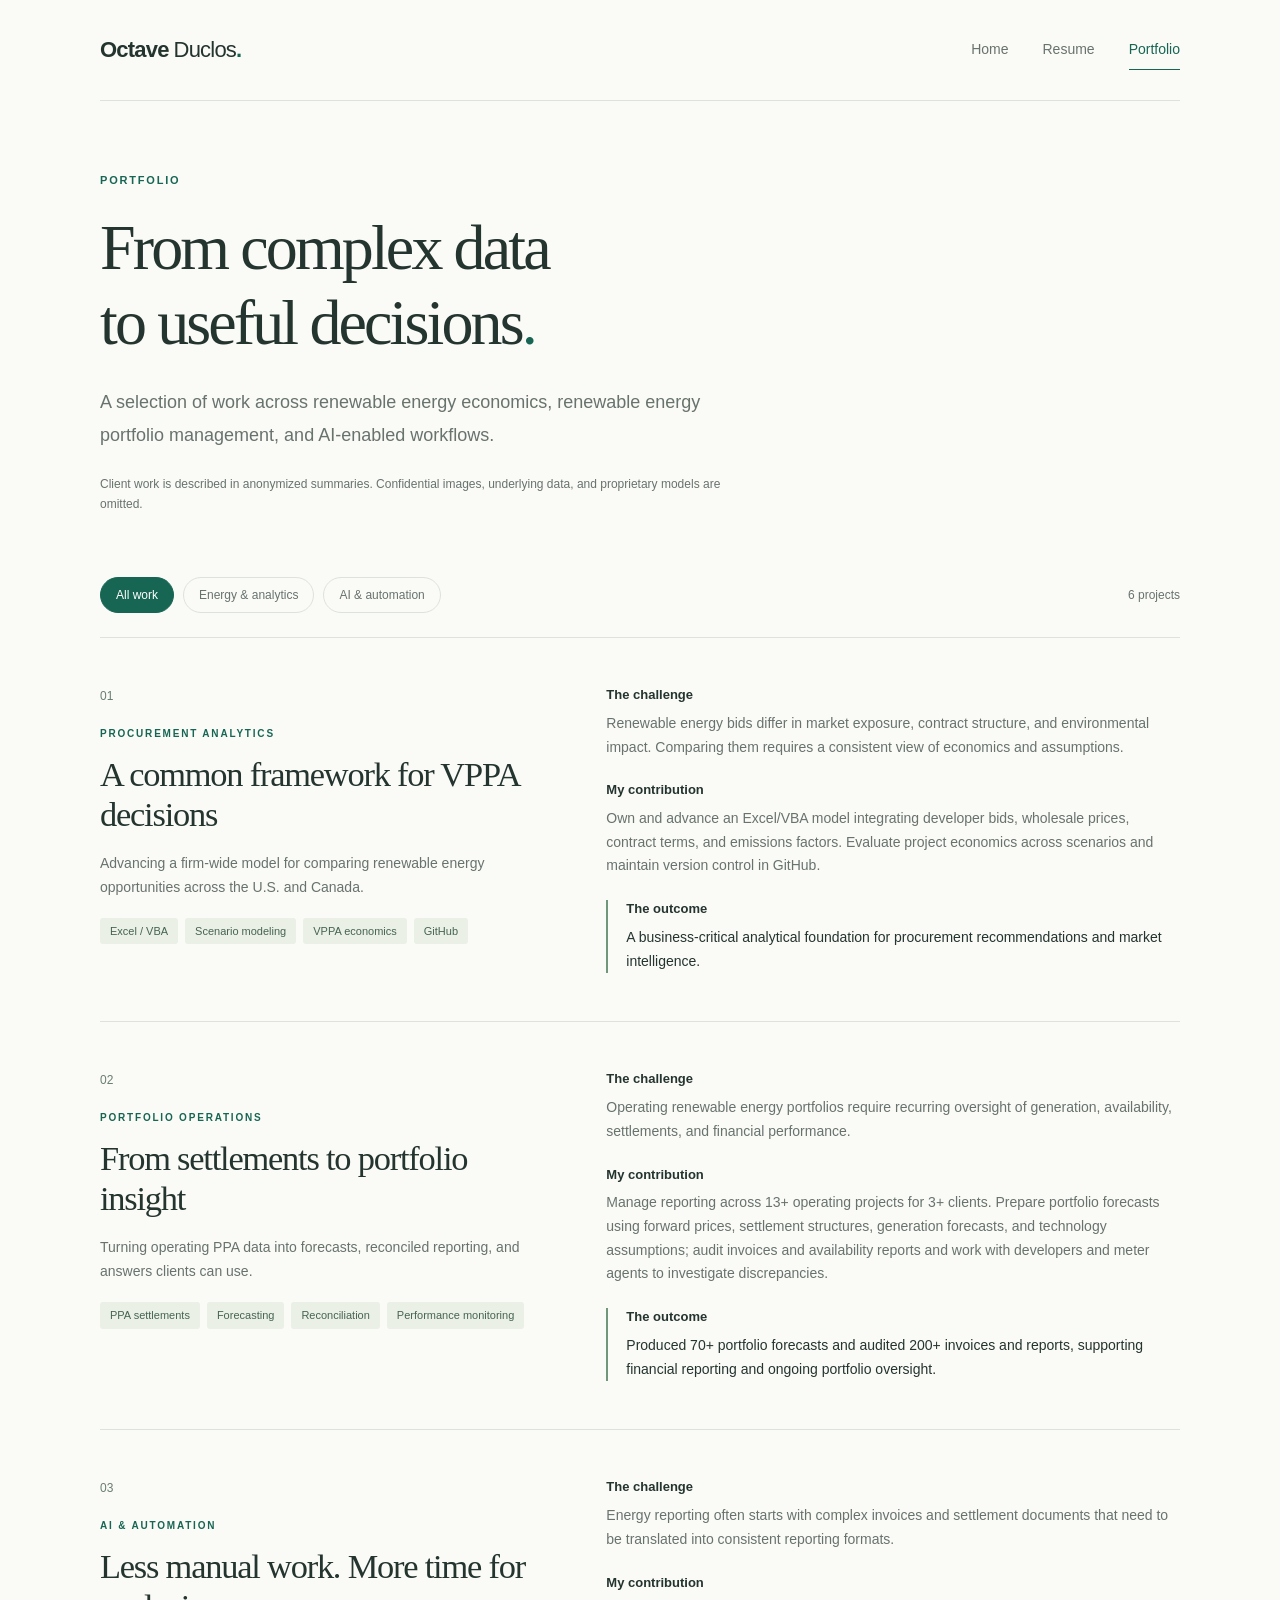
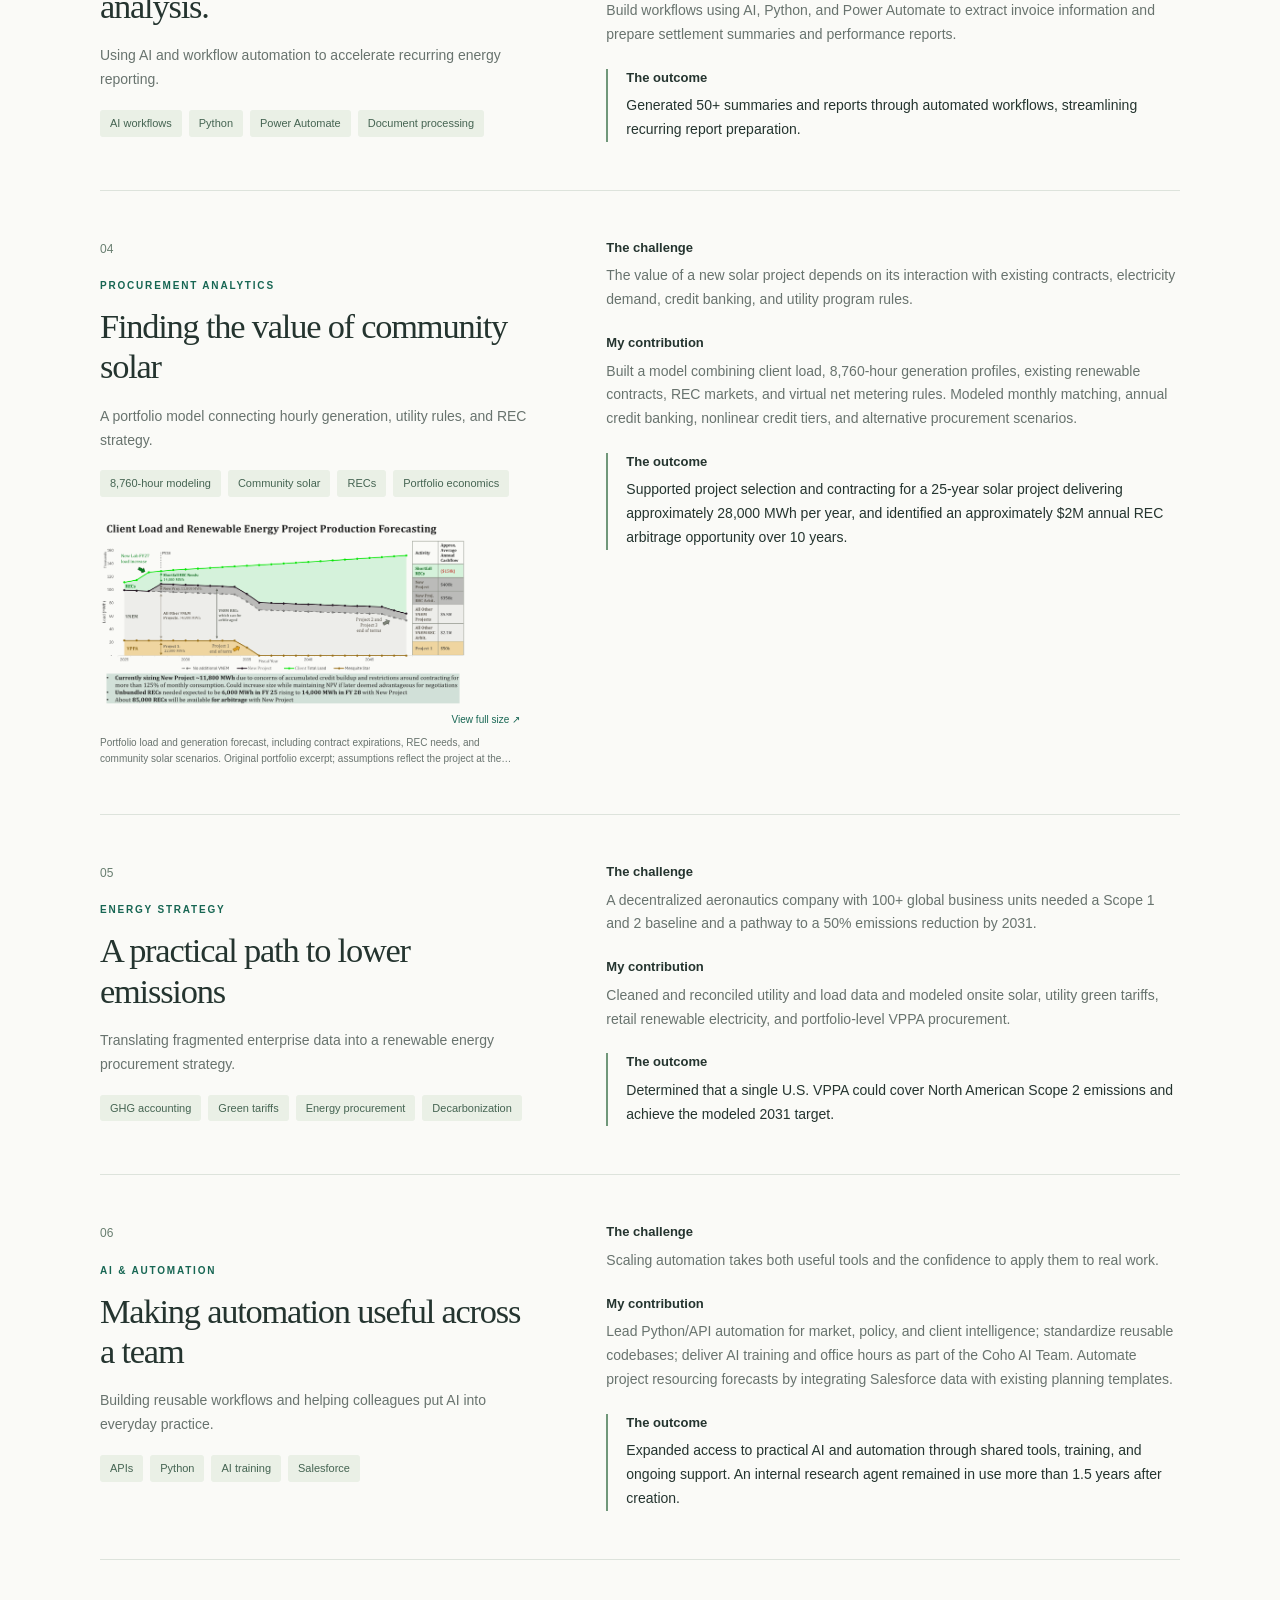
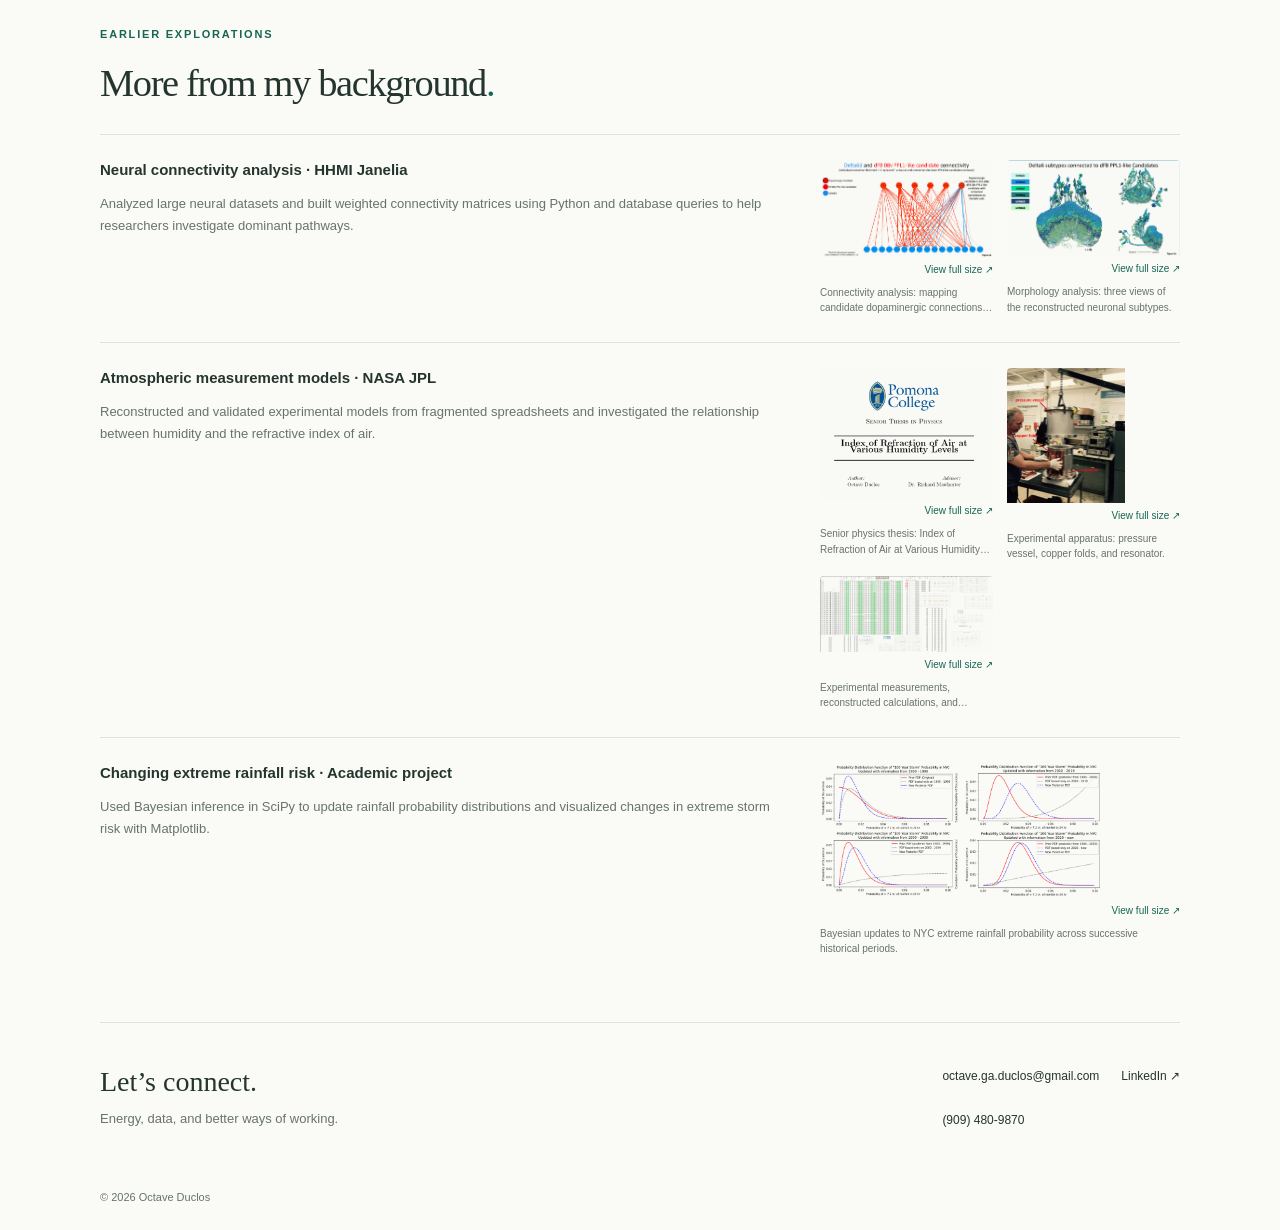
==== commit 7431f1df: "Remove GitHub footer link and clarify utility forecasting and energy portfolio work" ====
--- a/portfolio.html
+++ b/portfolio.html
@@ -1,2 +1,2 @@
 <!doctype html>
-<html lang="en"><head><meta charset="utf-8"><meta name="viewport" content="width=device-width, initial-scale=1"><title>Portfolio | Octave Duclos</title><meta name="description" content="Octave Duclos — renewable energy analytics, PPA portfolio management, AI, and automation."><meta name="theme-color" content="#fafaf7"><link rel="icon" href="./assets/favicon.svg" type="image/svg+xml"><link rel="stylesheet" href="./assets/style.css?v=compact-images-1"><script defer src="./assets/site.js?v=visuals-2"></script></head><body data-page="portfolio"><a class="skip-link" href="#main">Skip to content</a><div class="shell"><header class="site-header"><a class="wordmark" href="./index.html">Octave<span>Duclos</span><span class="dot">.</span></a><nav aria-label="Main navigation"><a href="./index.html" data-nav="home">Home</a><a href="./resume.html" data-nav="resume">Resume</a><a href="./portfolio.html" data-nav="portfolio">Portfolio</a></nav></header><main id="main"><p class="loading" role="status">Loading portfolio…</p></main><footer class="site-footer"><div><strong>Let’s connect.</strong><p>Energy, data, and better ways of working.</p></div><div class="contact-links" id="contact"></div><p class="copyright">© <span id="year"></span> Octave Duclos</p></footer></div><noscript><p class="noscript">Please enable JavaScript to view this portfolio. Contact <a href="mailto:octave.ga.duclos@gmail.com">octave.ga.duclos@gmail.com</a>.</p></noscript></body></html>+<html lang="en"><head><meta charset="utf-8"><meta name="viewport" content="width=device-width, initial-scale=1"><title>Portfolio | Octave Duclos</title><meta name="description" content="Octave Duclos — renewable energy analytics, PPA portfolio management, AI, and automation."><meta name="theme-color" content="#fafaf7"><link rel="icon" href="./assets/favicon.svg" type="image/svg+xml"><link rel="stylesheet" href="./assets/style.css?v=compact-images-1"><script defer src="./assets/site.js?v=feedback-1"></script></head><body data-page="portfolio"><a class="skip-link" href="#main">Skip to content</a><div class="shell"><header class="site-header"><a class="wordmark" href="./index.html">Octave<span>Duclos</span><span class="dot">.</span></a><nav aria-label="Main navigation"><a href="./index.html" data-nav="home">Home</a><a href="./resume.html" data-nav="resume">Resume</a><a href="./portfolio.html" data-nav="portfolio">Portfolio</a></nav></header><main id="main"><p class="loading" role="status">Loading portfolio…</p></main><footer class="site-footer"><div><strong>Let’s connect.</strong><p>Energy, data, and better ways of working.</p></div><div class="contact-links" id="contact"></div><p class="copyright">© <span id="year"></span> Octave Duclos</p></footer></div><noscript><p class="noscript">Please enable JavaScript to view this portfolio. Contact <a href="mailto:octave.ga.duclos@gmail.com">octave.ga.duclos@gmail.com</a>.</p></noscript></body></html>
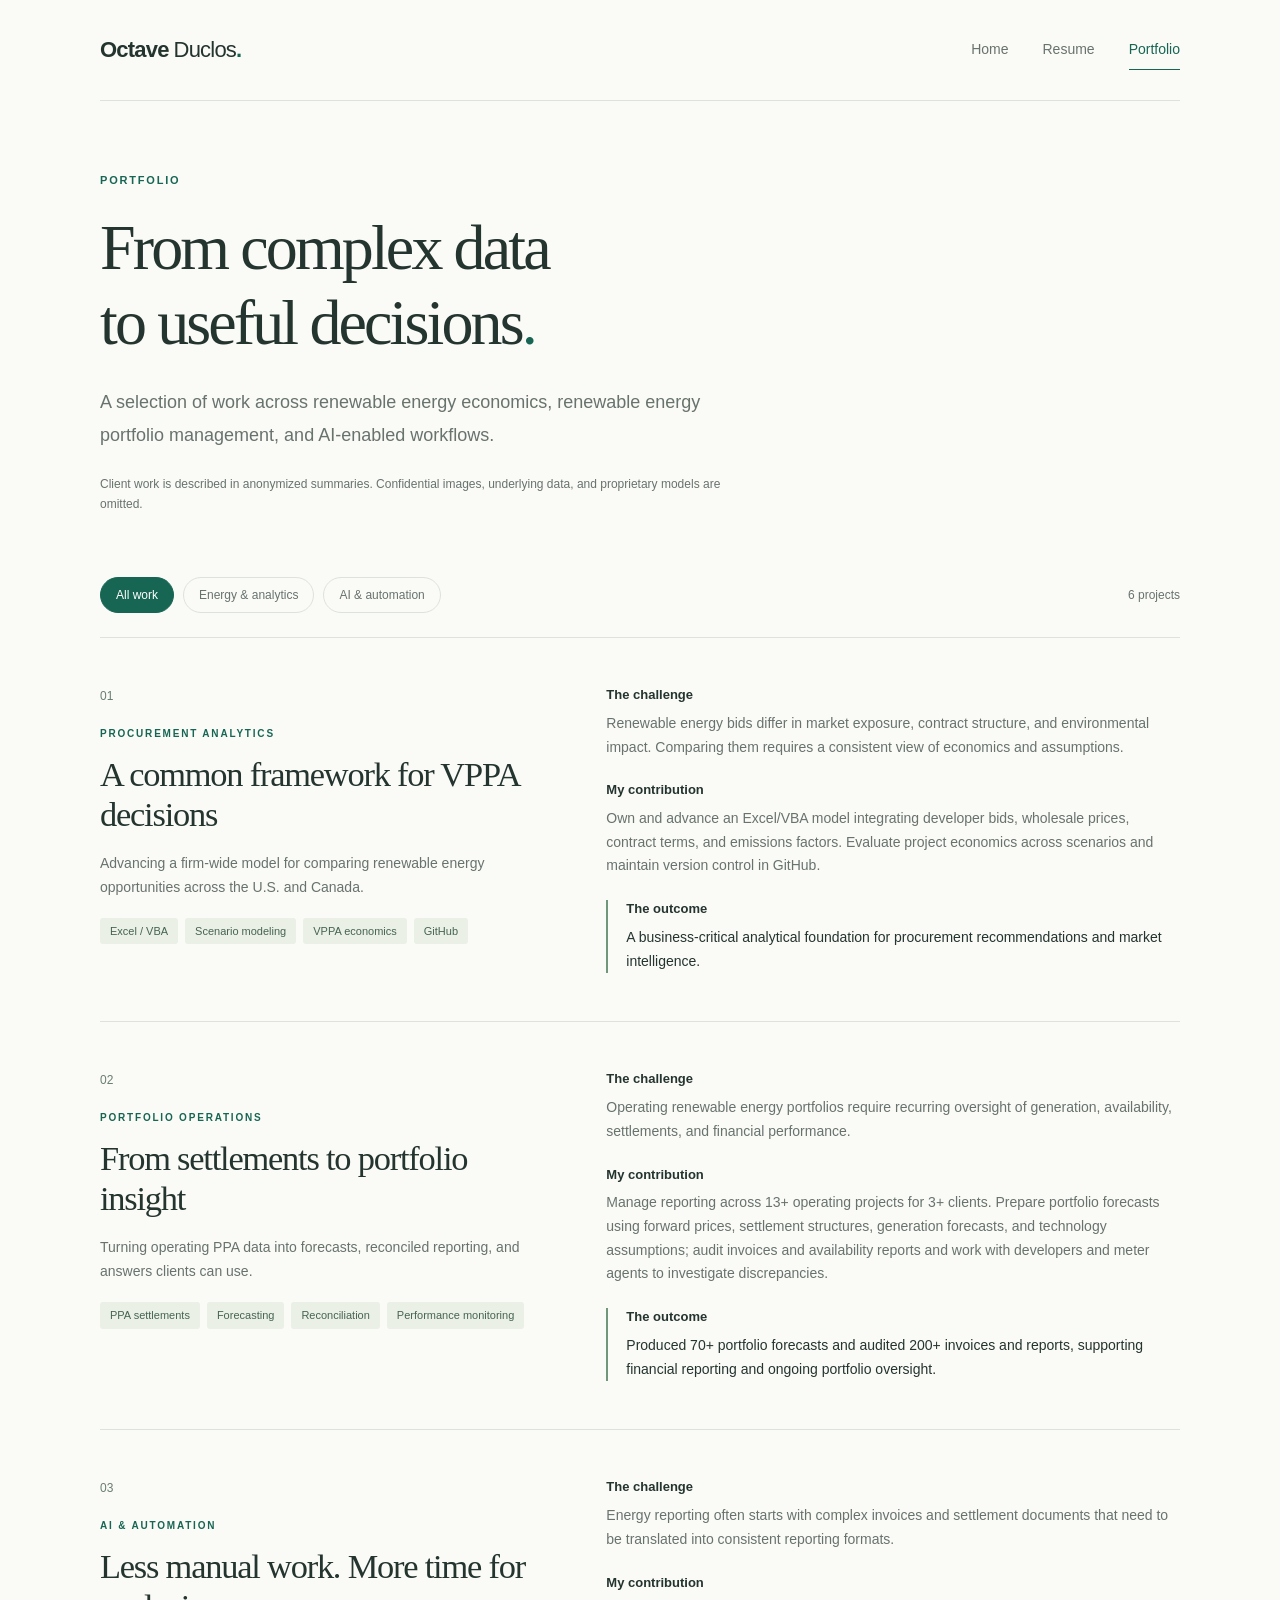
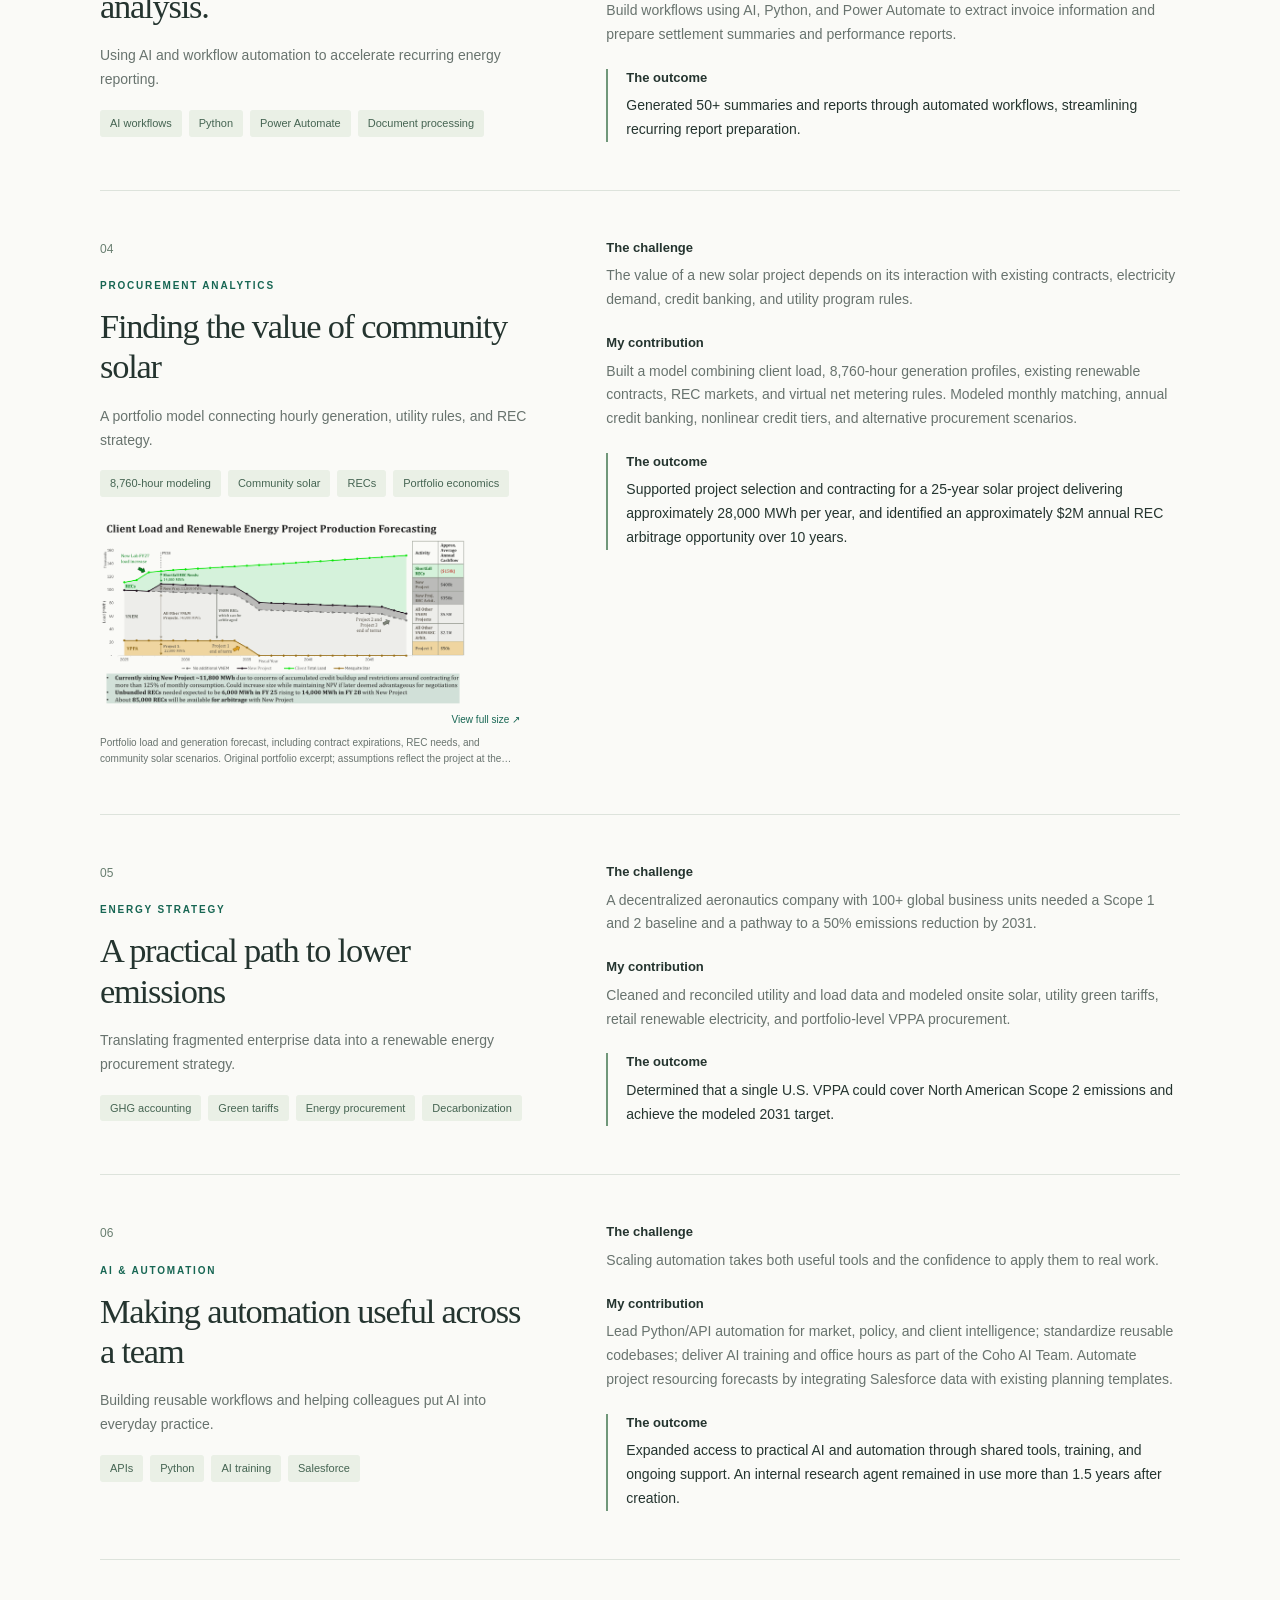
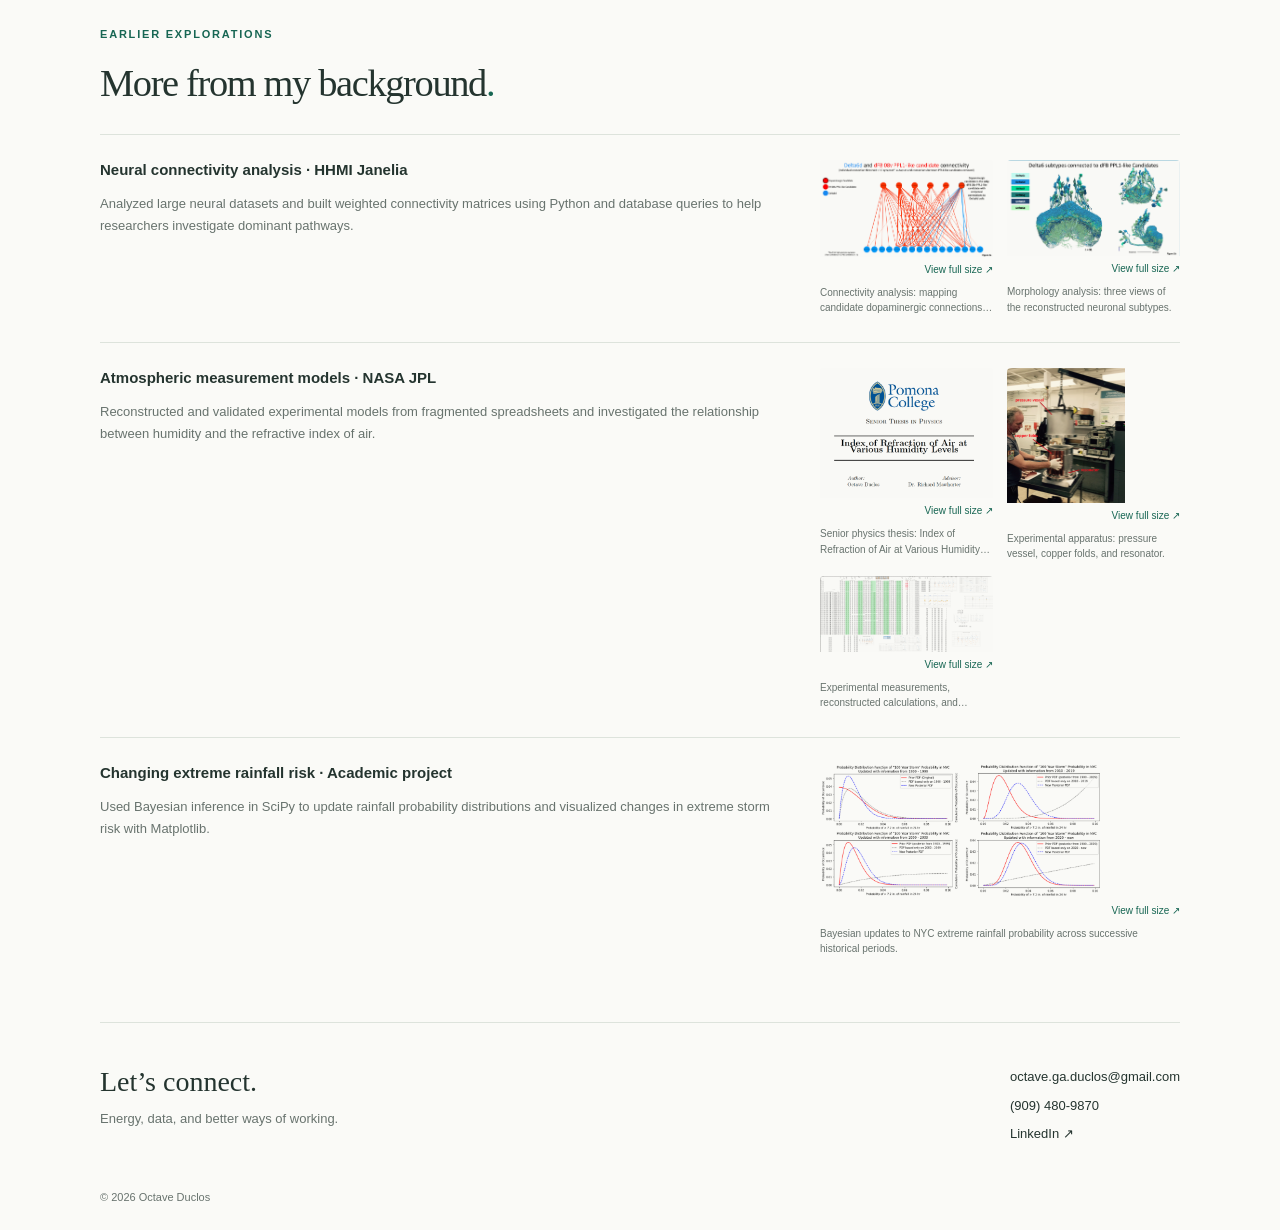
==== commit 8ebffe05: "Align footer contact links in a consistent vertical column" ====
--- a/portfolio.html
+++ b/portfolio.html
@@ -1,2 +1,2 @@
 <!doctype html>
-<html lang="en"><head><meta charset="utf-8"><meta name="viewport" content="width=device-width, initial-scale=1"><title>Portfolio | Octave Duclos</title><meta name="description" content="Octave Duclos — renewable energy analytics, PPA portfolio management, AI, and automation."><meta name="theme-color" content="#fafaf7"><link rel="icon" href="./assets/favicon.svg" type="image/svg+xml"><link rel="stylesheet" href="./assets/style.css?v=compact-images-1"><script defer src="./assets/site.js?v=feedback-1"></script></head><body data-page="portfolio"><a class="skip-link" href="#main">Skip to content</a><div class="shell"><header class="site-header"><a class="wordmark" href="./index.html">Octave<span>Duclos</span><span class="dot">.</span></a><nav aria-label="Main navigation"><a href="./index.html" data-nav="home">Home</a><a href="./resume.html" data-nav="resume">Resume</a><a href="./portfolio.html" data-nav="portfolio">Portfolio</a></nav></header><main id="main"><p class="loading" role="status">Loading portfolio…</p></main><footer class="site-footer"><div><strong>Let’s connect.</strong><p>Energy, data, and better ways of working.</p></div><div class="contact-links" id="contact"></div><p class="copyright">© <span id="year"></span> Octave Duclos</p></footer></div><noscript><p class="noscript">Please enable JavaScript to view this portfolio. Contact <a href="mailto:octave.ga.duclos@gmail.com">octave.ga.duclos@gmail.com</a>.</p></noscript></body></html>+<html lang="en"><head><meta charset="utf-8"><meta name="viewport" content="width=device-width, initial-scale=1"><title>Portfolio | Octave Duclos</title><meta name="description" content="Octave Duclos — renewable energy analytics, PPA portfolio management, AI, and automation."><meta name="theme-color" content="#fafaf7"><link rel="icon" href="./assets/favicon.svg" type="image/svg+xml"><link rel="stylesheet" href="./assets/style.css?v=contact-align-1"><script defer src="./assets/site.js?v=contact-align-1"></script></head><body data-page="portfolio"><a class="skip-link" href="#main">Skip to content</a><div class="shell"><header class="site-header"><a class="wordmark" href="./index.html">Octave<span>Duclos</span><span class="dot">.</span></a><nav aria-label="Main navigation"><a href="./index.html" data-nav="home">Home</a><a href="./resume.html" data-nav="resume">Resume</a><a href="./portfolio.html" data-nav="portfolio">Portfolio</a></nav></header><main id="main"><p class="loading" role="status">Loading portfolio…</p></main><footer class="site-footer"><div><strong>Let’s connect.</strong><p>Energy, data, and better ways of working.</p></div><div class="contact-links" id="contact"></div><p class="copyright">© <span id="year"></span> Octave Duclos</p></footer></div><noscript><p class="noscript">Please enable JavaScript to view this portfolio. Contact <a href="mailto:octave.ga.duclos@gmail.com">octave.ga.duclos@gmail.com</a>.</p></noscript></body></html>
--- a/assets/style.css
+++ b/assets/style.css
@@ -1,6 +1,6 @@
-:root{--paper:#fafaf7;--ink:#24342f;--muted:#68736e;--accent:#176653;--line:#dde3dc;--tint:#edf2e9;--serif:Georgia,'Times New Roman',serif;--sans:Inter,-apple-system,BlinkMacSystemFont,'Segoe UI',sans-serif}*{box-sizing:border-box}html{scroll-behavior:smooth;scroll-padding-top:35px}body{margin:0;background:var(--paper);color:var(--ink);font:16px/1.7 var(--sans);-webkit-font-smoothing:antialiased}a{color:inherit;text-decoration:none}button{font:inherit}a,button{-webkit-tap-highlight-color:transparent}a:focus-visible,button:focus-visible{outline:3px solid var(--accent);outline-offset:5px}a:hover{color:var(--accent)}p{margin:0 0 1.1rem}h1,h2,h3{font-weight:400;line-height:1.17;margin:0}h1,h2{font-family:var(--serif)}h1{font-size:clamp(2.8rem,5.3vw,4.6rem);letter-spacing:-.045em}h2{font-size:2.4rem;letter-spacing:-.035em}h3{font-size:1.22rem;line-height:1.35;font-weight:550}figure{margin:0}.shell{max-width:1160px;margin:auto;padding:0 40px}.site-header{display:flex;justify-content:space-between;align-items:center;padding:31px 0;border-bottom:1px solid var(--line);gap:20px}.wordmark{font-size:22px;letter-spacing:-.8px;font-weight:600}.wordmark>span:first-child{font-weight:400;margin-left:5px}.dot{color:var(--accent)}nav{display:flex;gap:34px}nav a{font-size:14px;color:var(--muted);padding:7px 0}nav a[aria-current]{color:var(--accent);box-shadow:0 1px var(--accent)}.eyebrow{text-transform:uppercase;letter-spacing:1.8px;font-size:11px;font-weight:650;color:var(--accent)}.hero{display:grid;grid-template-columns:1.6fr 1fr;align-items:center;gap:65px;padding:85px 0 75px}.hero .eyebrow{margin-bottom:26px}.hero h1{max-width:650px}.lead{font-size:18px;line-height:1.8;color:var(--muted);max-width:660px;margin-top:25px}.actions{display:flex;gap:13px;flex-wrap:wrap;margin-top:30px}.button{background:var(--accent);color:white;padding:11px 20px;border:1px solid var(--accent);border-radius:4px;display:inline-flex;align-items:center;justify-content:center;gap:18px;font-size:14px}.button:hover{background:#104f40;color:white}.button.secondary{background:transparent;color:var(--accent);border-color:#b8c8bd}.button.secondary:hover{background:var(--tint)}.portrait{background:var(--tint);border-radius:160px 160px 9px 9px;aspect-ratio:4/5;max-height:390px;width:100%;overflow:hidden;display:grid;place-items:center;position:relative}.portrait img{width:100%;height:100%;object-fit:cover;position:absolute;inset:0}.portrait [hidden]{display:none}.portrait>div{text-align:center;padding:25px}.portrait-initials{font:100px/1.2 var(--serif);letter-spacing:-10px;color:#7e9b87;display:block;margin-bottom:30px}.portrait-label{font:17px var(--serif);display:block}.portrait-note{font-size:11px;letter-spacing:1px;text-transform:uppercase;color:var(--muted);display:block;margin-top:10px}.about-section{display:grid;grid-template-columns:1fr 2fr;gap:50px;padding:47px 0;border-block:1px solid var(--line)}.about-section p{color:var(--muted)}.text-link{font-size:13px;font-weight:600;color:var(--accent);display:inline-block}.text-link span{margin-left:7px}.selected-work,.additional{padding:65px 0}.section-heading{display:flex;justify-content:space-between;align-items:end;gap:20px;margin-bottom:30px}.section-heading .eyebrow{margin-bottom:10px}.project-grid{display:grid;grid-template-columns:repeat(3,1fr);gap:19px}.project-card{padding:25px 22px;border:1px solid var(--line);border-radius:5px;display:flex;flex-direction:column;transition:border-color .2s,background .2s}.project-card:hover{background:#f0f4ed;border-color:#95afa0;color:var(--ink)}.card-top{display:flex;justify-content:space-between;gap:12px;align-items:center;margin-bottom:27px}.card-top .eyebrow{font-size:9px;letter-spacing:1.1px}.project-number{font-size:12px;color:#687e70;font-variant-numeric:tabular-nums}.project-card h3{margin-bottom:15px}.project-card p{font-size:14px;color:var(--muted);margin-bottom:24px}.project-card .text-link{margin-top:auto}.site-footer{border-top:1px solid var(--line);padding:43px 0 24px;display:grid;grid-template-columns:1fr 1fr;gap:25px}.site-footer strong{font:28px var(--serif)}.site-footer p{color:var(--muted);font-size:13px;margin-top:9px}.contact-links{display:grid;grid-template-columns:auto auto;gap:7px 22px;justify-content:end;font-size:12px}.copyright{grid-column:1/-1;margin:15px 0 0!important;font-size:11px!important}.page-intro{padding:70px 0 45px}.page-intro .eyebrow{margin-bottom:22px}.page-intro h1{font-size:clamp(2.6rem,5vw,4rem)}.disclosure{font-size:12px;color:var(--muted);max-width:650px;margin:23px 0 0}.filter-bar{display:flex;align-items:center;gap:9px;flex-wrap:wrap;padding:17px 0 24px;border-bottom:1px solid var(--line)}.filter{border:1px solid var(--line);border-radius:22px;background:transparent;color:var(--muted);padding:7px 15px;font-size:12px;cursor:pointer}.filter.active{background:var(--accent);border-color:var(--accent);color:white}.filter-count{font-size:12px;color:var(--muted);margin-left:auto}.case-study{padding:48px 0;display:grid;grid-template-columns:1fr 1.3fr;gap:65px;border-bottom:1px solid var(--line);scroll-margin-top:20px}.case-study[hidden]{display:none}.case-heading>.project-number{display:block;margin-bottom:18px}.case-heading .eyebrow{font-size:10px;margin-bottom:12px}.case-heading h2{font-size:2.15rem;margin-bottom:18px}.case-heading>p:not(.eyebrow){font-size:14px;color:var(--muted)}.tags{list-style:none;padding:0;display:flex;gap:7px;flex-wrap:wrap;margin:18px 0 0}.tags li{font-size:11px;color:#456452;background:#eaf0e6;padding:4px 10px;border-radius:3px}.case-body>div{margin-bottom:22px}.case-body h3{font-size:13px;font-weight:650;margin-bottom:8px}.case-body p{font-size:14px;color:var(--muted);margin-bottom:0}.case-body .outcome{border-left:2px solid #70977a;padding-left:18px;margin-bottom:0}.outcome p{color:var(--ink)}.additional>h2{margin-bottom:28px}.additional-grid{display:grid;grid-template-columns:repeat(3,1fr);gap:28px}.additional-grid h3{font-size:15px;margin-bottom:13px}.additional-grid p{font-size:13px;color:var(--muted)}.resume-intro{display:grid;grid-template-columns:1.7fr 1fr;gap:50px;align-items:center}.resume-download{border:1px solid var(--line);border-radius:5px;padding:24px}.status-label{font-size:13px;color:var(--accent);font-weight:600}.resume-download p{font-size:12px;margin:12px 0 0;color:var(--muted)}.resume-section{display:grid;grid-template-columns:1fr 2fr;gap:40px;padding:38px 0;border-top:1px solid var(--line)}.resume-section h2{font-size:28px}.experience{margin-bottom:30px}.experience:last-child{margin-bottom:0}.dates{font-size:12px;color:var(--muted);margin-bottom:7px}.experience h3{font-size:18px;margin-bottom:5px}.experience .role{font-size:14px;color:var(--accent);margin-bottom:10px}.experience>p:last-child:not(.dates){font-size:14px;color:var(--muted)}.resume-section .tags{margin-top:0}.skip-link{position:fixed;top:-100px;left:15px;background:var(--accent);color:white;padding:8px 18px;z-index:10}.skip-link:focus{top:10px}.loading,.noscript{padding:60px 30px}.resume-section:last-child{margin-bottom:35px}
-@media(max-width:800px){.shell{padding:0 25px}.hero{gap:35px;padding:65px 0}.hero h1{font-size:3.2rem}.lead{font-size:16px}.project-grid{grid-template-columns:1fr}.project-card{padding:25px}.card-top{margin-bottom:14px}.project-card p{margin-bottom:16px}.about-section{grid-template-columns:1fr 1.5fr;gap:25px}.case-study{gap:30px;grid-template-columns:1fr 1.2fr}.additional-grid{grid-template-columns:1fr;gap:20px}.resume-intro{gap:25px;grid-template-columns:1.4fr 1fr}.contact-links{grid-template-columns:1fr}.portrait-initials{font-size:75px}.portrait-label{font-size:15px}}
-@media(max-width:560px){.shell{padding:0 22px}.site-header{padding:23px 0;align-items:start}.wordmark{font-size:19px}nav{gap:18px}nav a{font-size:12px}.hero{grid-template-columns:1fr;gap:35px;padding:47px 0}.hero h1{font-size:3.1rem}.hero .eyebrow{font-size:10px;margin-bottom:20px}.portrait{max-width:240px;justify-self:center;aspect-ratio:1/1.1}.portrait-initials{font-size:75px;margin-bottom:20px}.about-section{grid-template-columns:1fr;gap:22px;padding:32px 0}h2{font-size:2rem}.selected-work,.additional{padding:40px 0}.section-heading{align-items:start}.section-heading>.text-link{font-size:11px;margin-top:8px}.section-heading .eyebrow{font-size:9px}.site-footer{grid-template-columns:1fr;padding-top:30px}.contact-links{justify-content:start;grid-template-columns:1fr;gap:8px}.page-intro{padding:45px 0 30px}.page-intro h1{font-size:2.7rem}.filter{font-size:11px;padding:7px 10px}.filter-count{width:100%;margin-left:0}.case-study{grid-template-columns:1fr;gap:28px;padding:35px 0}.case-heading h2{font-size:2rem}.case-heading>.project-number{margin-bottom:12px}.resume-intro{grid-template-columns:1fr}.resume-section{grid-template-columns:1fr;gap:25px}.copyright{margin-top:0!important}}
+:root{--paper:#fafaf7;--ink:#24342f;--muted:#68736e;--accent:#176653;--line:#dde3dc;--tint:#edf2e9;--serif:Georgia,'Times New Roman',serif;--sans:Inter,-apple-system,BlinkMacSystemFont,'Segoe UI',sans-serif}*{box-sizing:border-box}html{scroll-behavior:smooth;scroll-padding-top:35px}body{margin:0;background:var(--paper);color:var(--ink);font:16px/1.7 var(--sans);-webkit-font-smoothing:antialiased}a{color:inherit;text-decoration:none}button{font:inherit}a,button{-webkit-tap-highlight-color:transparent}a:focus-visible,button:focus-visible{outline:3px solid var(--accent);outline-offset:5px}a:hover{color:var(--accent)}p{margin:0 0 1.1rem}h1,h2,h3{font-weight:400;line-height:1.17;margin:0}h1,h2{font-family:var(--serif)}h1{font-size:clamp(2.8rem,5.3vw,4.6rem);letter-spacing:-.045em}h2{font-size:2.4rem;letter-spacing:-.035em}h3{font-size:1.22rem;line-height:1.35;font-weight:550}figure{margin:0}.shell{max-width:1160px;margin:auto;padding:0 40px}.site-header{display:flex;justify-content:space-between;align-items:center;padding:31px 0;border-bottom:1px solid var(--line);gap:20px}.wordmark{font-size:22px;letter-spacing:-.8px;font-weight:600}.wordmark>span:first-child{font-weight:400;margin-left:5px}.dot{color:var(--accent)}nav{display:flex;gap:34px}nav a{font-size:14px;color:var(--muted);padding:7px 0}nav a[aria-current]{color:var(--accent);box-shadow:0 1px var(--accent)}.eyebrow{text-transform:uppercase;letter-spacing:1.8px;font-size:11px;font-weight:650;color:var(--accent)}.hero{display:grid;grid-template-columns:1.6fr 1fr;align-items:center;gap:65px;padding:85px 0 75px}.hero .eyebrow{margin-bottom:26px}.hero h1{max-width:650px}.lead{font-size:18px;line-height:1.8;color:var(--muted);max-width:660px;margin-top:25px}.actions{display:flex;gap:13px;flex-wrap:wrap;margin-top:30px}.button{background:var(--accent);color:white;padding:11px 20px;border:1px solid var(--accent);border-radius:4px;display:inline-flex;align-items:center;justify-content:center;gap:18px;font-size:14px}.button:hover{background:#104f40;color:white}.button.secondary{background:transparent;color:var(--accent);border-color:#b8c8bd}.button.secondary:hover{background:var(--tint)}.portrait{background:var(--tint);border-radius:160px 160px 9px 9px;aspect-ratio:4/5;max-height:390px;width:100%;overflow:hidden;display:grid;place-items:center;position:relative}.portrait img{width:100%;height:100%;object-fit:cover;position:absolute;inset:0}.portrait [hidden]{display:none}.portrait>div{text-align:center;padding:25px}.portrait-initials{font:100px/1.2 var(--serif);letter-spacing:-10px;color:#7e9b87;display:block;margin-bottom:30px}.portrait-label{font:17px var(--serif);display:block}.portrait-note{font-size:11px;letter-spacing:1px;text-transform:uppercase;color:var(--muted);display:block;margin-top:10px}.about-section{display:grid;grid-template-columns:1fr 2fr;gap:50px;padding:47px 0;border-block:1px solid var(--line)}.about-section p{color:var(--muted)}.text-link{font-size:13px;font-weight:600;color:var(--accent);display:inline-block}.text-link span{margin-left:7px}.selected-work,.additional{padding:65px 0}.section-heading{display:flex;justify-content:space-between;align-items:end;gap:20px;margin-bottom:30px}.section-heading .eyebrow{margin-bottom:10px}.project-grid{display:grid;grid-template-columns:repeat(3,1fr);gap:19px}.project-card{padding:25px 22px;border:1px solid var(--line);border-radius:5px;display:flex;flex-direction:column;transition:border-color .2s,background .2s}.project-card:hover{background:#f0f4ed;border-color:#95afa0;color:var(--ink)}.card-top{display:flex;justify-content:space-between;gap:12px;align-items:center;margin-bottom:27px}.card-top .eyebrow{font-size:9px;letter-spacing:1.1px}.project-number{font-size:12px;color:#687e70;font-variant-numeric:tabular-nums}.project-card h3{margin-bottom:15px}.project-card p{font-size:14px;color:var(--muted);margin-bottom:24px}.project-card .text-link{margin-top:auto}.site-footer{border-top:1px solid var(--line);padding:43px 0 24px;display:grid;grid-template-columns:1fr 1fr;gap:25px}.site-footer strong{font:28px var(--serif)}.site-footer p{color:var(--muted);font-size:13px;margin-top:9px}.contact-links{display:flex;flex-direction:column;align-items:flex-start;justify-self:end;gap:6px;font-size:13px;line-height:1.6}.contact-links a{display:block;padding:1px 0}.copyright{grid-column:1/-1;margin:15px 0 0!important;font-size:11px!important}.page-intro{padding:70px 0 45px}.page-intro .eyebrow{margin-bottom:22px}.page-intro h1{font-size:clamp(2.6rem,5vw,4rem)}.disclosure{font-size:12px;color:var(--muted);max-width:650px;margin:23px 0 0}.filter-bar{display:flex;align-items:center;gap:9px;flex-wrap:wrap;padding:17px 0 24px;border-bottom:1px solid var(--line)}.filter{border:1px solid var(--line);border-radius:22px;background:transparent;color:var(--muted);padding:7px 15px;font-size:12px;cursor:pointer}.filter.active{background:var(--accent);border-color:var(--accent);color:white}.filter-count{font-size:12px;color:var(--muted);margin-left:auto}.case-study{padding:48px 0;display:grid;grid-template-columns:1fr 1.3fr;gap:65px;border-bottom:1px solid var(--line);scroll-margin-top:20px}.case-study[hidden]{display:none}.case-heading>.project-number{display:block;margin-bottom:18px}.case-heading .eyebrow{font-size:10px;margin-bottom:12px}.case-heading h2{font-size:2.15rem;margin-bottom:18px}.case-heading>p:not(.eyebrow){font-size:14px;color:var(--muted)}.tags{list-style:none;padding:0;display:flex;gap:7px;flex-wrap:wrap;margin:18px 0 0}.tags li{font-size:11px;color:#456452;background:#eaf0e6;padding:4px 10px;border-radius:3px}.case-body>div{margin-bottom:22px}.case-body h3{font-size:13px;font-weight:650;margin-bottom:8px}.case-body p{font-size:14px;color:var(--muted);margin-bottom:0}.case-body .outcome{border-left:2px solid #70977a;padding-left:18px;margin-bottom:0}.outcome p{color:var(--ink)}.additional>h2{margin-bottom:28px}.additional-grid{display:grid;grid-template-columns:repeat(3,1fr);gap:28px}.additional-grid h3{font-size:15px;margin-bottom:13px}.additional-grid p{font-size:13px;color:var(--muted)}.resume-intro{display:grid;grid-template-columns:1.7fr 1fr;gap:50px;align-items:center}.resume-download{border:1px solid var(--line);border-radius:5px;padding:24px}.status-label{font-size:13px;color:var(--accent);font-weight:600}.resume-download p{font-size:12px;margin:12px 0 0;color:var(--muted)}.resume-section{display:grid;grid-template-columns:1fr 2fr;gap:40px;padding:38px 0;border-top:1px solid var(--line)}.resume-section h2{font-size:28px}.experience{margin-bottom:30px}.experience:last-child{margin-bottom:0}.dates{font-size:12px;color:var(--muted);margin-bottom:7px}.experience h3{font-size:18px;margin-bottom:5px}.experience .role{font-size:14px;color:var(--accent);margin-bottom:10px}.experience>p:last-child:not(.dates){font-size:14px;color:var(--muted)}.resume-section .tags{margin-top:0}.skip-link{position:fixed;top:-100px;left:15px;background:var(--accent);color:white;padding:8px 18px;z-index:10}.skip-link:focus{top:10px}.loading,.noscript{padding:60px 30px}.resume-section:last-child{margin-bottom:35px}
+@media(max-width:800px){.shell{padding:0 25px}.hero{gap:35px;padding:65px 0}.hero h1{font-size:3.2rem}.lead{font-size:16px}.project-grid{grid-template-columns:1fr}.project-card{padding:25px}.card-top{margin-bottom:14px}.project-card p{margin-bottom:16px}.about-section{grid-template-columns:1fr 1.5fr;gap:25px}.case-study{gap:30px;grid-template-columns:1fr 1.2fr}.additional-grid{grid-template-columns:1fr;gap:20px}.resume-intro{gap:25px;grid-template-columns:1.4fr 1fr}.portrait-initials{font-size:75px}.portrait-label{font-size:15px}}
+@media(max-width:560px){.shell{padding:0 22px}.site-header{padding:23px 0;align-items:start}.wordmark{font-size:19px}nav{gap:18px}nav a{font-size:12px}.hero{grid-template-columns:1fr;gap:35px;padding:47px 0}.hero h1{font-size:3.1rem}.hero .eyebrow{font-size:10px;margin-bottom:20px}.portrait{max-width:240px;justify-self:center;aspect-ratio:1/1.1}.portrait-initials{font-size:75px;margin-bottom:20px}.about-section{grid-template-columns:1fr;gap:22px;padding:32px 0}h2{font-size:2rem}.selected-work,.additional{padding:40px 0}.section-heading{align-items:start}.section-heading>.text-link{font-size:11px;margin-top:8px}.section-heading .eyebrow{font-size:9px}.site-footer{grid-template-columns:1fr;padding-top:30px}.contact-links{justify-self:start;gap:6px}.page-intro{padding:45px 0 30px}.page-intro h1{font-size:2.7rem}.filter{font-size:11px;padding:7px 10px}.filter-count{width:100%;margin-left:0}.case-study{grid-template-columns:1fr;gap:28px;padding:35px 0}.case-heading h2{font-size:2rem}.case-heading>.project-number{margin-bottom:12px}.resume-intro{grid-template-columns:1fr}.resume-section{grid-template-columns:1fr;gap:25px}.copyright{margin-top:0!important}}
 @media(prefers-reduced-motion:reduce){html{scroll-behavior:auto}*{transition:none!important}}
 @media print{.site-header,.site-footer,.resume-download,.skip-link{display:none}.shell{max-width:none;padding:0}.page-intro{padding:0 0 25px}.resume-section{padding:18px 0;break-inside:avoid}body{background:white;font-size:12px}.page-intro h1{font-size:32px}.resume-section h2{font-size:22px}}
 
